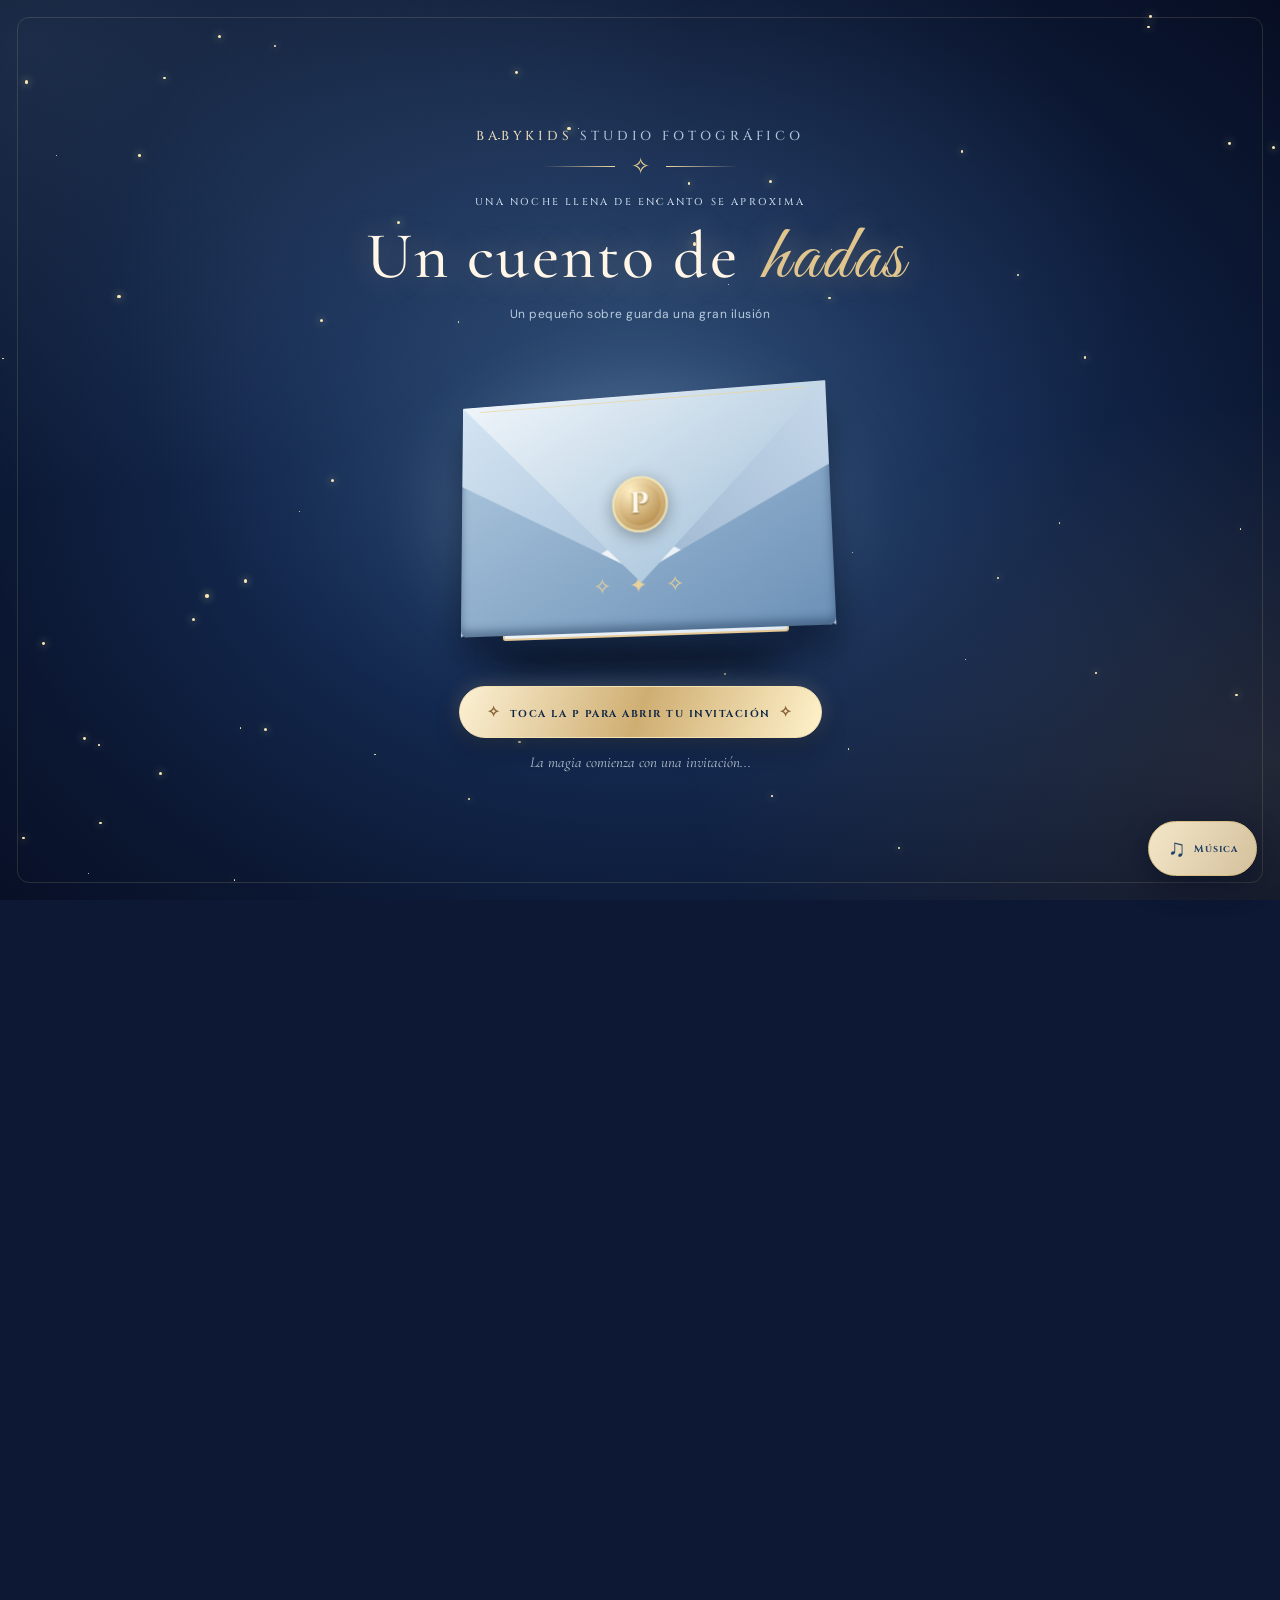
==== index.html @ 3e3b35fd "Invitacion Digital XV Paula Cabanilla" ====
<!doctype html>
<html lang="es">
<head>
  <meta charset="utf-8">
  <meta name="viewport" content="width=device-width, initial-scale=1, viewport-fit=cover">
  <meta name="theme-color" content="#10254a">
  <meta name="description" content="Paula Cabanilla celebra sus XV años el 2 de abril de 2027. Una noche de cuento de hadas en Mall del Sol, Mall del Sol.">
  <title>Paula Cabanilla | Mis XV años · BabyKids Studio Fotográfico</title>
  <meta property="og:type" content="website">
  <meta property="og:site_name" content="BabyKids Studio Fotográfico">
  <meta property="og:title" content="Paula Cabanilla · Mis XV años">
  <meta property="og:description" content="Había una vez... una noche de cuento. Viernes 2 de abril de 2027 · 20:00 · Mall del Sol.">
  <meta property="og:url" content="https://babykidsstudioec.github.io/XV-Paula-Arcos-Solis/">
  <meta property="og:image" content="https://babykidsstudioec.github.io/XV-Paula-Arcos-Solis/assets/img/preview-whatsapp.jpg">
  <meta property="og:image:secure_url" content="https://babykidsstudioec.github.io/XV-Paula-Arcos-Solis/assets/img/preview-whatsapp.jpg">
  <meta property="og:image:type" content="image/jpeg">
  <meta property="og:image:width" content="1200">
  <meta property="og:image:height" content="630">
  <meta name="twitter:card" content="summary_large_image">
  <meta name="twitter:image" content="https://babykidsstudioec.github.io/XV-Paula-Arcos-Solis/assets/img/preview-whatsapp.jpg">
  <link rel="preconnect" href="https://fonts.googleapis.com">
  <link rel="preconnect" href="https://fonts.gstatic.com" crossorigin>
  <link href="https://fonts.googleapis.com/css2?family=Cinzel:wght@400;500;600;700&family=DM+Sans:wght@400;500;600;700&family=Great+Vibes&family=Cormorant+Garamond:wght@400;500;600;700&display=swap" rel="stylesheet">
  <link rel="stylesheet" href="styles.css">
  <script>if('scrollRestoration' in history)history.scrollRestoration='manual';</script>
  <script defer src="config.js"></script>
  <script defer src="app.js"></script>
</head>
<body>
  <!-- ENTRADA: sobre tridimensional, centrado también en móvil -->
  <div class="gate" id="gate" role="region" aria-label="Sobre mágico de invitación de quince años">
    <div class="gate-aurora" aria-hidden="true"></div>
    <div class="gate-stars" id="gate-stars" aria-hidden="true"></div>
    <div class="gate-wrap">
      <p class="studio-label">BABYKIDS <span>STUDIO FOTOGRÁFICO</span></p>
      <div class="ornate-divider" aria-hidden="true"><i></i> ✧ <i></i></div>
      <p class="gate-intro">Una noche llena de encanto se aproxima</p>
      <h1 class="gate-heading">Un cuento de <em>hadas</em></h1>
      <p class="gate-description">Un pequeño sobre guarda una gran ilusión</p>
      <div class="envelope-stage" id="envelope-stage">
        <div class="envelope-glow" aria-hidden="true"></div>
        <div class="envelope-shell" id="envelope-shell">
          <div class="env-rear"></div>
          <div class="env-letter" aria-hidden="true"><span>UN SUEÑO POR VIVIR</span><strong>Paula</strong><small>CON AMOR, PARA TI</small></div>
          <div class="env-wing env-wing-left"></div>
          <div class="env-wing env-wing-right"></div>
          <div class="env-pocket"></div>
          <div class="env-flap"></div>
          <button class="env-seal" id="open-seal" type="button" aria-label="Abrir la invitación tocando la letra P" title="Toca la P para abrir"><span>P</span></button>
        </div>
        <!-- Carta visual separada de las solapas: al abrir, sale POR FUERA y POR DELANTE del sobre. -->
        <div class="env-letter-flyout" aria-hidden="true">
          <span class="flyout-top">✧ &nbsp; UN SUEÑO POR VIVIR &nbsp; ✧</span>
          <strong>Paula</strong>
          <small>CON AMOR, PARA TI</small>
          <i class="flyout-flourish" aria-hidden="true">♡ &nbsp; ✧ &nbsp; ♡</i>
        </div>
        <div class="envelope-arc" aria-hidden="true"></div>
      </div>
      <button id="open-envelope" class="open-cta" type="button"><span class="button-star">✧</span> TOCA LA P PARA ABRIR TU INVITACIÓN <span class="button-star">✧</span></button>
      <p class="gate-signature">La magia comienza con una invitación...</p>
    </div>
  </div>

  <div class="floating-sparkles" id="floating-sparkles" aria-hidden="true"></div>
  <button class="music-fab" id="music-toggle" aria-label="Activar música" aria-pressed="false"><span class="music-icon">♫</span><span id="music-text">Música</span></button>
  <audio id="music" loop preload="none" src="assets/audio/musica-paula-completa.mp3"></audio>

  <!-- INTERIOR: portada física 3D con capas, sombra y movimiento táctil -->
  <main class="main" id="main">
    <div class="main-bg-stars" aria-hidden="true"></div>
    <header class="topline"><span>♕ BABYKIDS STUDIO FOTOGRÁFICO</span><span>PAULA · MIS XV AÑOS ✧</span></header>
    <div class="storybook-scene">
      <section class="storybook" id="storybook" aria-label="Invitación tridimensional">
        <div class="book-front-frame"></div>
        <div class="book-depth depth-one"></div>
        <div class="book-depth depth-two"></div>
        <div class="book-content">
          <div class="book-corners" aria-hidden="true"><b>♡</b><b>♡</b><b>♡</b><b>♡</b></div>
          <div class="small-stars">✦ &nbsp; ✧ &nbsp; ✦</div>
          <p class="story-overline">CON MUCHA ALEGRÍA TE INVITO A CELEBRAR</p>
          <p class="story-script">Mis</p>
          <div class="fifteen"><span>XV</span></div>
          <p class="years">A Ñ O S</p>
          <div class="crystal-line"><i></i> ❖ <i></i></div>
          <h2 class="quince-name" id="name-heading">Paula</h2>
          <p class="storybook-surname">CABANILLA</p>
          <p class="story-quote">«Los sueños más bonitos se hacen realidad cuando los compartimos»</p>
          <div class="carriage-scene magical-carriage" aria-label="Carroza de cristal de cuento de hadas">
            <div class="carriage-halo" aria-hidden="true"></div>
            <img src="assets/img/carroza-cristal-3d.webp" alt="Carroza de cristal realista azul y dorada" class="carriage-art" width="1200" height="1200" fetchpriority="high">
            <span class="crystal-glimmer sparkle-one" aria-hidden="true">✧</span><span class="crystal-glimmer sparkle-two" aria-hidden="true">✦</span>
          </div>
          <div class="bottom-ribbon">UNA NOCHE PARA RECORDAR POR SIEMPRE</div>
        </div>
      </section>
    </div>


    <!-- Fotografía de referencia del material entregado por el organizador -->
    <section class="portrait-chapter reveal" aria-label="Presentación de Paula">
      <div class="portrait-snow" aria-hidden="true"></div>
      <p class="portrait-intro">Había una vez...</p>
      <span class="portrait-overline">MIS XV AÑOS</span>
      <h2 id="portrait-name">Paula</h2>
      <p id="portrait-surname" class="portrait-surname">CABANILLA</p>
      <img class="portrait-photo" src="assets/img/escena-paula.jpg" alt="Joven con vestido celeste frente a un castillo de cuento de hadas" loading="lazy">
      <p class="portrait-quote" id="message">Te invito a vivir conmigo una noche de cuento.</p>
      <p class="portrait-date">✧ &nbsp; 02 · 04 · 2027 &nbsp; ✧</p>
    </section>

    <section class="section-light countdown-light reveal" aria-labelledby="clock-title">
      <div class="glass-shoe-stage premium-object-stage" id="shoe-countdown-stage" aria-label="Zapatilla de cristal tridimensional">
        <span class="luxury-halo" aria-hidden="true"></span>
        <span class="shoe-motion"><img class="shoe-art luxury-object" src="assets/img/zapatilla-cuenta-3d.webp" alt="Zapatilla de cristal realista con reflejos y piedras preciosas" width="1200" height="1200" loading="lazy"></span>
        <span class="object-twinkle twinkle-a" aria-hidden="true">✦</span><span class="object-twinkle twinkle-b" aria-hidden="true">✧</span>
      </div>
      <p class="light-eyebrow">LA CUENTA REGRESIVA</p>
      <h2 id="clock-title" class="light-script">Faltan</h2>
      <div class="countdown-grid" role="timer" aria-label="Tiempo para la fiesta">
        <div><strong id="days">00</strong><small>DÍAS</small></div>
        <div><strong id="hours">00</strong><small>HORAS</small></div>
        <div><strong id="minutes">00</strong><small>MINUTOS</small></div>
        <div><strong id="seconds">00</strong><small>SEGUNDOS</small></div>
      </div>
      <div class="flourish" aria-hidden="true">────── ❈ ──────</div>
      <p id="countdown-date" class="date-line">VIERNES 2 DE ABRIL, 2027</p>
      <p id="countdown-message" class="serif-note">Como en todo cuento, cada segundo cuenta... hasta la gran noche.</p>
    </section>

    <section class="section-light location-section reveal" aria-labelledby="venue-title">
      <p class="light-eyebrow">LA GRAN NOCHE</p>
      <h2 id="venue-title" class="light-script">Lugar &amp; Hora</h2>
      <div class="flourish" aria-hidden="true">────── ❈ ──────</div>
      <div class="glass-card venue-card">
        <div class="venue-date"><span>VIERNES</span><strong>2</strong><span>DE ABRIL</span></div>
        <p class="venue-year">— DEL 2027 —</p>
        <p class="light-eyebrow">RECEPCIÓN</p>
        <div class="venue-time">◷ <span id="event-time">20:00</span></div>
        <p class="venue-place" id="place-name">Mall del Sol</p>

        <p class="venue-salon" id="venue-salon" hidden></p>
        <p class="venue-instructions" id="venue-instructions">ⓘ &nbsp; Subir por los estacionamientos del restaurante Portela.</p>
        <a class="map-preview map-photo"
           href="https://www.google.com/maps/search/?api=1&amp;query=Mall+del+Sol+Guayaquil+Ecuador"
           target="_blank"
           rel="noopener noreferrer"
           aria-label="Abrir la ubicación de Mall del Sol en Google Maps">
          <img src="assets/img/ubicacion-mall-sol.jpg"
               alt="Mapa del Mall del Sol en Guayaquil con marcador de ubicación"
               class="map-image"
               width="1536"
               height="1317"
               loading="lazy">
        </a>
        <a class="lux-button filled venue-map" id="map-link" href="https://www.google.com/maps/search/?api=1&query=Mall+del+Sol+Guayaquil+Ecuador" target="_blank" rel="noopener noreferrer">⌖ &nbsp; VER UBICACIÓN &nbsp; ↗</a>
      </div>
      <div class="venue-coach-stage premium-object-stage" id="venue-coach-stage">
        <span class="luxury-halo" aria-hidden="true"></span>
        <span class="coach-motion"><img class="carriage-display luxury-object" src="assets/img/carroza-cristal-3d.webp" alt="La misma carroza encantada de cristal azul y dorado que aparece al inicio" width="1200" height="1200" loading="lazy"></span>
        <span class="object-twinkle twinkle-a" aria-hidden="true">✧</span><span class="object-twinkle twinkle-b" aria-hidden="true">✦</span>
      </div>
    </section>

    <!-- Itinerario animado con apariciones al hacer scroll -->
    <section class="section-blue itinerary-section reveal" aria-labelledby="itinerary-title">
      <p class="light-eyebrow">UNA NOCHE INOLVIDABLE</p>
      <h2 id="itinerary-title" class="light-script">Itinerario</h2>
      <div class="flourish" aria-hidden="true">────── ❈ ──────</div>
      <p class="serif-note">Así viviremos la celebración de los XV años de Paula.</p>
      <ol class="timeline" id="timeline" aria-label="Programa animado de la celebración">
        <li class="timeline-item"><span class="timeline-time">20:00</span><span class="timeline-node"></span><div><h3>Recepción de invitados</h3><p>Bienvenida a nuestra celebración.</p></div></li>
        <li class="timeline-item"><span class="timeline-time">20:30</span><span class="timeline-node"></span><div><h3>Entrada de la quinceañera</h3><p>El momento más esperado de la noche.</p></div></li>
        <li class="timeline-item"><span class="timeline-time">21:00</span><span class="timeline-node"></span><div><h3>Vals &amp; brindis</h3><p>Acompáñanos a brindar por Paula.</p></div></li>
        <li class="timeline-item"><span class="timeline-time">21:30</span><span class="timeline-node"></span><div><h3>Cena</h3><p>Un momento especial para compartir.</p></div></li>
        <li class="timeline-item"><span class="timeline-time">22:30 a 02:00</span><span class="timeline-node"></span><div><h3>¡A bailar!</h3><p>La pista queda abierta para todos.</p></div></li>
      </ol>
    </section>

    <section class="section-light attire-section reveal" aria-labelledby="dress-title">
      <p class="light-eyebrow">SUGERENCIA DE</p>
      <h2 id="dress-title" class="light-script">Código de Vestimenta</h2>
      <p class="attire-tag">FORMAL</p>
      <div class="flourish" aria-hidden="true">────── ❈ ──────</div>
      <p class="serif-note">Tu presencia hace aún más especial este día, por eso te pedimos vestir de manera formal.</p>
      <div class="dress-stage premium-object-stage" id="dress-stage">
        <span class="dress-floor" aria-hidden="true"></span>
        <div class="dress-motion"><img class="dress-illustration luxury-object" src="assets/img/vestimenta-real-3d.webp" alt="Cinco personas realistas con vestimenta formal; la quinceañera viste de celeste y los invitados de otros colores" width="1200" height="960" loading="lazy"></div>
        <span class="object-twinkle twinkle-a" aria-hidden="true">✧</span><span class="object-twinkle twinkle-b" aria-hidden="true">✦</span>
      </div>
      <div class="attire-columns">
        <div><strong>MUJERES</strong><p>Vestido largo o cóctel<br><small>(cualquier color)</small></p></div>
        <div><strong>QUINCEAÑERA</strong><p class="special">Vestido color celeste</p></div>
        <div><strong>HOMBRES</strong><p>Traje formal<br><small>(cualquier color)</small></p></div>
      </div>
      <p class="serif-note thanks">¡Gracias por ser parte de este momento tan especial!</p>
      <div class="color-dots" aria-hidden="true"><i></i><i></i><i></i><i></i><i class="selected"></i><i></i><i></i><i></i><i></i></div>
      <p class="reserved">El color celeste queda reservado para la quinceañera.</p>
    </section>

    <section class="section-blue gifts-section reveal" aria-labelledby="gift-title">
      <p class="light-eyebrow">REGALOS</p>
      <h2 id="gift-title" class="light-script">Lluvia de Sobres</h2>
      <div class="flourish" aria-hidden="true">────── ❈ ──────</div>
      <div class="envelopes-float premium-object-stage" id="gift-rain-stage" aria-label="Lluvia de sobres tridimensional animada">
        <span class="gift-glow" aria-hidden="true"></span>
        <div class="gift-rain-layer" id="gift-rain-layer" aria-hidden="true"></div>
        <div class="gift-main-float"><img class="gift-real-art luxury-object" src="assets/img/lluvia-sobres-3d.webp" alt="Sobres reales azul cristal y blanco con corazones de joyería" width="1200" height="1200" loading="lazy"></div>
        <span class="object-twinkle twinkle-a" aria-hidden="true">✦</span><span class="object-twinkle twinkle-b" aria-hidden="true">✧</span>
      </div>
      <p class="serif-note">Tu presencia es el mejor regalo. Si deseas tener un detalle con Paula, puedes hacerlo en sobre cerrado la noche del evento.</p>
    </section>

    <section class="section-light rsvp-section reveal" id="confirmar" aria-labelledby="rsvp-title">
      <p class="light-eyebrow">CONFIRMAR</p>
      <h2 id="rsvp-title" class="light-script">Confirma tu asistencia</h2>
      <div class="flourish" aria-hidden="true">────── ❈ ──────</div>
      <p class="serif-note">Por favor, confirma tu asistencia.</p>
      <div class="crystal-form mirror-rsvp crystal-image-mirror" aria-label="Espejo de cristal con formulario de confirmación">
        
        <p class="rsvp-intro">¿Nos acompañas a celebrar los XV años de Paula?</p>
        <p id="rsvp-cupo" class="cupo-label">Hemos reservado 1 cupo en su honor.</p>
        <div id="demo-notice" class="demo-notice">MODO DEMOSTRACIÓN: el formulario todavía no guarda respuestas en Google Sheets. Para activarlo, configura una hoja exclusiva para este evento.</div>
        <form id="rsvp-form" autocomplete="on" novalidate>
          <div class="form-group"><label for="guest-name">NOMBRE Y APELLIDO</label><input id="guest-name" name="guestName" autocomplete="name" placeholder="Tu nombre completo" maxlength="90" required></div>
          <div class="form-group"><label for="attendance">ASISTENCIA</label><select id="attendance" name="attendance" required><option value="">Selecciona una opción</option><option value="si">Sí, asistiré</option><option value="no">No podré asistir</option></select></div>
          <div class="form-group" id="count-field" hidden><label for="guest-count">NÚMERO DE ASISTENTES</label><select id="guest-count" name="guestCount"></select><small id="count-note">Solo los cupos indicados para esta invitación.</small></div>
          <div class="form-group"><label for="note">MENSAJE PARA PAULA <span class="optional">(OPCIONAL)</span></label><textarea id="note" maxlength="220" rows="3" placeholder="Escribe unas palabras para Paula..."></textarea></div>
          <button type="submit" class="lux-button filled" id="send-rsvp">✧ &nbsp; PROBAR RESPUESTA EN EL ESPEJO &nbsp; ✧</button>
          <p id="form-feedback" class="feedback" role="status" aria-live="polite"></p>
        </form>
        <div id="rsvp-result" class="rsvp-result" hidden tabindex="-1"><span class="result-star">✧</span><h3 id="result-heading">¡Muchas gracias!</h3><p id="result-copy"></p></div>
        <p class="form-privacy">Los datos de confirmación serán utilizados únicamente para organizar esta celebración.</p>
      </div>
    </section>

    <footer class="xv-footer">
      <div class="final-shoe-stage premium-object-stage" id="final-shoe-stage">
        <span class="luxury-halo" aria-hidden="true"></span>
        <span class="final-shoe-motion"><img class="final-shoe-image luxury-object" src="assets/img/zapatilla-final-3d.webp" alt="Zapatilla final de cristal facetado con diamantes y brillos realistas" width="1200" height="1200" loading="lazy"></span>
        <span class="object-twinkle twinkle-a" aria-hidden="true">✧</span><span class="object-twinkle twinkle-b" aria-hidden="true">✦</span>
      </div>
      <p>Te espero para vivir juntos una noche de cuento.</p>
      <strong>Paula</strong><small>MIS XV · 2027</small>
      <span>UNA CREACIÓN DE BABYKIDS STUDIO FOTOGRÁFICO</span>
    </footer>
  </main>
</body>
</html>
---- styles.css ----
:root{--night:#0c1834;--navy:#142749;--royal:#1d365c;--ice:#a5c8e1;--ivory:#fcf8ed;--gold:#e5c887;--muted-gold:#b89960;--shadow:0 25px 70px #0008;--ink:#f2f1ef;--sans:'DM Sans',Arial,sans-serif;--serif:'Cormorant Garamond',Georgia,serif;--royalfont:'Cinzel',Georgia,serif;--script:'Great Vibes',cursive}
*,*::before,*::after{box-sizing:border-box}html{scroll-behavior:smooth}body{margin:0;min-width:320px;background:var(--night);color:var(--ink);font-family:var(--sans);overflow-x:hidden;-webkit-tap-highlight-color:transparent}button,input,textarea,select{font:inherit}button{cursor:pointer}button:focus-visible,a:focus-visible,input:focus-visible,textarea:focus-visible,select:focus-visible{outline:3px solid #f3df9a;outline-offset:4px}[hidden]{display:none!important}body.locked{overflow:hidden}em{font-weight:400}h1,h2,h3,p{margin-top:0}
/* WORLD */
.gate{position:fixed;inset:0;z-index:1000;overflow:hidden;display:grid;place-items:center;isolation:isolate;background:radial-gradient(ellipse at 50% 53%,#264872 0%,#142a51 38%,#0b1732 73%,#070e23 100%);transition:opacity .8s ease,visibility .8s ease}.gate.gone{opacity:0;visibility:hidden;pointer-events:none}.gate-aurora{position:absolute;inset:-10%;pointer-events:none;background:radial-gradient(ellipse at 10% 12%,#80bdf52a,transparent 34%),radial-gradient(ellipse at 92% 79%,#edc7851c,transparent 30%),radial-gradient(ellipse at 49% 35%,#97bee022,transparent 46%);animation:aurora 14s ease-in-out infinite alternate}@keyframes aurora{to{transform:translate(2%,-2%) scale(1.07)}}.gate-stars{position:absolute;inset:0;pointer-events:none}.gate-stars span{position:absolute;background:#f8e7b5;border-radius:50%;box-shadow:0 0 8px #ffeda7;animation:twinkle var(--spd) ease-in-out infinite alternate}.gate::after{content:'';position:absolute;inset:17px;border:1px solid #e9d59f26;border-radius:12px;pointer-events:none}.gate-wrap{width:min(100%,750px);height:100%;max-height:950px;display:flex;flex-direction:column;align-items:center;justify-content:center;text-align:center;position:relative;z-index:2;padding:28px 22px 30px}.studio-label{font:500 clamp(10px,1.5vw,13px) var(--royalfont);letter-spacing:.3em;color:#e5d8bb;margin:0 0 8px}.studio-label span{color:#acc7d8}.ornate-divider{display:flex;align-items:center;justify-content:center;gap:16px;color:#e9ce8f;font:23px var(--serif);width:100%;max-width:310px}.ornate-divider i,.crystal-line i{display:block;width:72px;height:1px;background:linear-gradient(90deg,transparent,#f2d8a3)}.ornate-divider i:last-child,.crystal-line i:last-child{transform:scaleX(-1)}.gate-intro{font:500 10px var(--royalfont);letter-spacing:.22em;color:#c8d9eb;text-transform:uppercase;margin:14px 0 8px}.gate-heading{font:500 clamp(38px,7.3vw,66px)/1.2 var(--serif);color:#fff6e7;letter-spacing:.035em;text-shadow:0 0 30px #e9c98e59;margin:0}.gate-heading em{color:#e0c58e;font:normal clamp(53px,8.2vw,78px)/.8 var(--script);padding:0 7px}.gate-description{font:400 12px var(--sans);color:#b8cbde;margin:10px 0 7px;letter-spacing:.04em}.envelope-stage{position:relative;width:min(88vw,450px);height:clamp(220px,39vh,355px);perspective:1200px;display:grid;place-items:center;flex:0 0 auto;transform-style:preserve-3d;margin:6px 0 0}.envelope-glow{position:absolute;inset:16% 8%;background:#c5dcff36;filter:blur(40px);border-radius:50%}.envelope-shell{width:min(82vw,378px);height:calc(min(82vw,378px)*.64);max-height:240px;position:relative;transform-style:preserve-3d;transform:rotateX(10deg) rotateY(-13deg) rotateZ(-1deg);filter:drop-shadow(0 27px 18px #01091c88);transition:transform .95s cubic-bezier(.2,.7,.22,1);z-index:2}.envelope-shell>*{position:absolute;inset:0}.env-rear{background:linear-gradient(145deg,#e1ebf6 0%,#aac3db 45%,#698aad 100%);border:2px solid #e6d7b2;border-radius:7px;box-shadow:inset 0 0 0 8px #ffffff38}.env-wing{z-index:4}.env-wing-left{clip-path:polygon(0 0,55% 54%,0 100%);background:linear-gradient(140deg,#d4e5f3,#91aecc)}.env-wing-right{clip-path:polygon(100% 0,45% 54%,100% 100%);background:linear-gradient(230deg,#c6d8ea,#819fbf)}.env-pocket{z-index:5;clip-path:polygon(0 35%,50% 76%,100% 35%,100% 100%,0 100%);border-radius:0 0 7px 7px;background:linear-gradient(150deg,#b3cce1,#6c91b7);box-shadow:inset 0 -6px 9px #152e4c6c}.env-pocket::after{content:'✧  ✦  ✧';position:absolute;bottom:13%;left:0;right:0;color:#e7d19c;font-size:22px;letter-spacing:.3em}.env-flap{z-index:7;clip-path:polygon(0 0,100% 0,50% 80%);background:linear-gradient(150deg,#eff5fa,#b3cce0 65%,#86a8c7);transform-origin:50% 0;backface-visibility:visible;transition:transform .9s cubic-bezier(.23,.62,.32,.99);filter:drop-shadow(0 3px 4px #0003)}.env-flap::after{content:'';position:absolute;left:5%;right:5%;top:5px;bottom:24%;clip-path:polygon(0 0,100% 0,50% 78%);border:1px solid #ecd497;opacity:.7}.env-letter{z-index:3;left:12%;right:12%;top:8%;height:94%;border:2px solid #e7c995;border-radius:3px;background:linear-gradient(150deg,#fffefa,#dfeaf5);color:#20426b;display:flex;flex-direction:column;justify-content:center;align-items:center;gap:8px;padding:15px 8px;box-shadow:0 6px 16px #152b4960;transition:transform 1.25s cubic-bezier(.19,.82,.29,1) .4s}.env-letter span,.env-letter small{font:600 9px var(--royalfont);letter-spacing:.17em}.env-letter strong{font:normal clamp(31px,8vw,49px) var(--script);color:#51779c}.env-seal{z-index:9;inset:auto;top:47%;left:50%;width:57px;height:57px;transform:translate(-50%,-50%) translateZ(8px);display:grid;place-items:center;background:radial-gradient(circle at 32% 24%,#ffefc4,#bb9455 70%,#8d693f);border:2px solid #f7e7b5;border-radius:50%;box-shadow:0 4px 17px #0005,inset 0 0 0 5px #fff2cb38;color:#fff7e0;font:35px var(--serif);transition:opacity .4s,transform .55s}.envelope-arc{position:absolute;bottom:15px;width:64%;height:26px;border-radius:50%;background:#0008;filter:blur(12px);z-index:0}.gate.opening .env-flap{transform:rotateX(180deg)}.gate.opening .env-seal{opacity:0;transform:translate(-50%,-65%) scale(.55)}.gate.opening .env-letter{transform:translateY(-61%) translateZ(66px) rotateX(-7deg)}.gate.opening .envelope-shell{transform:rotateX(-4deg) rotateY(9deg) rotateZ(0deg) scale(1.04)}.open-cta{border:1px solid #f3e1b4;color:#0f2646;background:linear-gradient(110deg,#fcf1d4,#cfae72,#fff2cb);font:700 10px var(--royalfont);letter-spacing:.15em;min-height:52px;padding:14px 23px;border-radius:40px;box-shadow:0 9px 23px #030b1d7c,0 0 20px #ffe3a63a;transition:transform .25s,box-shadow .25s;z-index:3}.open-cta:hover{transform:translateY(-3px);box-shadow:0 14px 26px #0008}.open-cta:disabled{opacity:.7;cursor:default}.button-star{margin:0 4px;color:#886438;font-size:15px}.gate-signature{color:#bdcbd6;font:italic 15px var(--serif);margin:15px 0 0}.gate.opening .open-cta{opacity:.2;pointer-events:none}
/* MAIN AND 3D COVER */
.main{position:relative;overflow:hidden;max-width:1000px;margin:0 auto;min-height:100vh;background:radial-gradient(ellipse at 50% 14%,#284978 0%,#182f56 29%,#0a1934 75%);box-shadow:0 0 100px #0008;opacity:0;transform:translateY(45px);transition:opacity .8s,transform 1.15s cubic-bezier(.15,.8,.26,1)}body.invitation-open .main{opacity:1;transform:translateY(0)}.main-bg-stars{position:absolute;inset:0;pointer-events:none;opacity:.28;background-image:radial-gradient(#f3e9b8 1px,transparent 1px),radial-gradient(#9cbde3 1px,transparent 1px);background-size:73px 69px,111px 103px;background-position:10px 17px,45px 33px}.topline{position:relative;z-index:3;display:flex;justify-content:space-between;align-items:center;padding:21px 32px;border-bottom:1px solid #efdbab35;color:#d4cfbf;font:500 9px var(--royalfont);letter-spacing:.13em;gap:10px}.storybook-scene{position:relative;min-height:750px;padding:40px 20px 30px;display:flex;align-items:center;flex-direction:column;perspective:1700px;isolation:isolate}.storybook-scene::before{content:'';position:absolute;top:0;left:0;right:0;height:390px;background:url('assets/img/palacio.svg') center top/100% auto no-repeat;opacity:.28;pointer-events:none}.storybook-scene::after{content:'';position:absolute;z-index:-1;width:min(85%,520px);height:540px;top:70px;left:50%;transform:translateX(-50%);background:#a7d6ff1c;filter:blur(72px);border-radius:50%}.storybook{width:min(100%,530px);height:auto;min-height:650px;position:relative;transform-style:preserve-3d;transform:rotateX(7deg) rotateY(-9deg) translateY(38px) scale(.95);opacity:0;filter:drop-shadow(20px 32px 20px #0009);transition:transform 1.25s cubic-bezier(.17,.8,.23,1),opacity .7s,filter .3s;will-change:transform}body.invitation-open .storybook{transform:rotateX(1deg) rotateY(0) translateY(0) scale(1);opacity:1}.book-depth{position:absolute;inset:12px -9px -13px 9px;border-radius:200px 200px 12px 12px / 90px 90px 12px 12px;background:#8f6f4b;border:2px solid #cfaf79;transform:translateZ(-15px)}.depth-two{inset:17px -15px -20px 16px;background:#243854;border:2px solid #dac89b;transform:translateZ(-28px)}.book-front-frame{position:absolute;inset:-9px;border-radius:210px 210px 12px 12px / 85px 85px 12px 12px;border:3px solid #d4b575;background:linear-gradient(135deg,#ead8aa,#86633a,#fff3c5);box-shadow:inset 0 0 0 3px #fff6dc;transform:translateZ(-3px)}.book-content{height:100%;min-height:650px;border-radius:210px 210px 10px 10px / 85px 85px 10px 10px;overflow:hidden;position:relative;border:2px solid #f2db9c;padding:50px 25px 15px;background:radial-gradient(ellipse at 50% 24%,#e9f6fe 0%,#c9dfee 20%,#8bb5d5 53%,#4c779e 100%);display:flex;align-items:center;flex-direction:column;transform:translateZ(10px);box-shadow:inset 0 0 60px #e9f7ff5e,inset 0 0 0 10px #cde0ed47}.book-content::before{content:'';pointer-events:none;position:absolute;inset:13px;border:1px solid #fcf2d7;border-radius:200px 200px 5px 5px / 80px 80px 5px 5px;z-index:3}.book-content::after{content:'';position:absolute;inset:0;pointer-events:none;background:linear-gradient(110deg,#ffffff60 0%,transparent 21%,transparent 66%,#ffffff2a 78%,transparent 88%);mix-blend-mode:screen;z-index:7}.book-corners b{position:absolute;z-index:3;color:#f8e3b4;font:36px var(--serif);opacity:.9}.book-corners b:nth-child(1){top:100px;left:23px}.book-corners b:nth-child(2){top:100px;right:23px;transform:scaleX(-1)}.book-corners b:nth-child(3){bottom:20px;left:23px;transform:scaleY(-1)}.book-corners b:nth-child(4){bottom:20px;right:23px;transform:scale(-1)}.small-stars{color:#a77b46;font-size:18px;letter-spacing:.3em;margin-top:0}.story-overline{color:#405975;font:700 9px var(--royalfont);text-align:center;letter-spacing:.17em;margin:15px 0 0;max-width:340px}.story-script{font:normal 54px var(--script);color:#3c688c;line-height:1;margin:9px 0 -5px}.fifteen{color:#fff9de;font:500 clamp(91px,17vw,125px)/.94 var(--royalfont);text-shadow:0 2px 1px #6689ad,0 4px 0 #c8a76f,0 9px 12px #1f3e65a0;margin:0}.years{font:600 15px var(--royalfont);letter-spacing:.65em;color:#315a7e;margin:0 0 3px;padding-left:.5em}.crystal-line{display:flex;justify-content:center;align-items:center;gap:12px;color:#d8ac68;font:21px var(--serif)}.crystal-line i{width:45px;background:linear-gradient(90deg,transparent,#d9b671)}.quince-name{font:normal clamp(64px,12vw,86px)/1.1 var(--script);color:#fffaf0;text-shadow:0 3px 3px #4d7493,0 6px 15px #1d3a61b7;margin:6px 0 0;z-index:2}.story-quote{font:italic 18px/1.2 var(--serif);color:#193e60;text-align:center;margin:0;max-width:350px;z-index:2}.carriage-scene{width:min(100%,400px);height:205px;position:relative;margin:-10px auto 0}.carriage-halo{position:absolute;inset:30px 30px;background:#f5faff70;border-radius:50%;filter:blur(34px)}.carriage-art{position:relative;width:100%;height:100%;object-fit:contain;filter:drop-shadow(0 8px 5px #1c446b66);transform:translateZ(40px);animation:coachfloat 6s ease-in-out infinite}@keyframes coachfloat{50%{transform:translateY(-7px) translateZ(40px)}}.bottom-ribbon{z-index:4;color:#e6ddb9;font:600 9px var(--royalfont);letter-spacing:.16em;margin:0;padding:8px 25px;background:#183b64a8;border:1px solid #f3dcb574;border-radius:40px;text-align:center}.interaction-hint{margin:43px 10px 0;text-align:center;color:#b2c9d9;font:italic 16px var(--serif)}
/* Sections */
.chapter{position:relative;text-align:center;margin:0 35px 28px;padding:57px 48px;isolation:isolate}.chapter::before{content:'';position:absolute;inset:0;z-index:-1;border:1px solid #d1b78390;border-radius:190px 190px 12px 12px / 55px 55px 12px 12px;background:radial-gradient(ellipse at 40% 20%,#fffef6,#f8f2e7 78%,#e4e6e9);box-shadow:0 24px 58px #0005,inset 0 0 0 9px #b8cbd43a}.chapter::after{content:'';pointer-events:none;position:absolute;inset:9px;border:1px solid #cfb1788c;border-radius:185px 185px 8px 8px / 54px 54px 8px 8px;z-index:-1}.section-ornament{font:20px var(--serif);color:#b78d50;letter-spacing:.35em;margin:0 0 17px}.chapter-overline{display:block;color:#6b7590;font:600 10px var(--royalfont);letter-spacing:.15em}.chapter h2{font:600 clamp(35px,6vw,50px)/1.15 var(--serif);color:#254366;margin:9px 0 15px}.chapter h2 em{font:normal clamp(49px,7.5vw,66px)/.8 var(--script);color:#9b7447;padding:0 4px}.chapter-welcome>p{color:#51647a;font:20px/1.6 var(--serif);max-width:600px;margin:0 auto}.slipper{display:block;width:165px;height:100px;margin:10px auto -10px;object-fit:contain;filter:drop-shadow(0 8px 9px #7597c55a)}.event-details{padding:53px 52px 42px}.details-grid{display:grid;grid-template-columns:1fr 1fr;gap:14px;margin:26px 0 14px}.raised-card{background:linear-gradient(145deg,#fffdfa,#e5edf3);border:1px solid #cfbd9e;box-shadow:0 8px 18px #16375a1b,inset 0 0 0 2px #fff6db;border-radius:12px;transform:translateZ(20px);transition:transform .35s}.raised-card:hover{transform:translateY(-3px) translateZ(24px)}.detail-card{display:flex;flex-direction:column;align-items:center;padding:23px 9px;min-height:157px}.detail-symbol{display:block;font:32px var(--serif);color:#ab884e;margin-bottom:4px}.detail-label{display:block;font:600 9px var(--royalfont);letter-spacing:.14em;color:#7492a8;margin-bottom:9px}.detail-card strong{font:600 clamp(20px,2.5vw,24px)/1.1 var(--serif);color:#254365}.place-card{display:flex;align-items:center;justify-content:center;gap:15px;text-align:left;padding:18px 25px;margin-bottom:16px}.place-card .detail-symbol{font-size:36px}.place-card strong{display:block;font:600 24px var(--serif);color:#254365}.place-card small{display:block;font:12px/1.6 var(--sans);color:#6c8092}.lux-button{display:flex;align-items:center;justify-content:center;text-decoration:none;border-radius:60px;padding:16px 24px;min-height:54px;font:600 10px var(--royalfont);letter-spacing:.15em;transition:transform .25s,background .25s;color:#1c3552}.lux-button:active{transform:scale(.99)}.lux-button.outline{border:1px solid #b68e55;background:#ecf2f6}.lux-button.outline:not(.is-disabled):hover{background:#e2edf4;transform:translateY(-2px)}.lux-button.is-disabled{opacity:.53;cursor:not-allowed}.detail-dress{font:italic 19px var(--serif);color:#67778b;margin:20px 0 0}.detail-dress span{color:#ab8b53}.detail-dress strong{font-weight:600;color:#31587b}
.clock-section{position:relative;text-align:center;margin:34px 35px 31px;padding:50px 24px 46px;background:linear-gradient(140deg,#24416c,#0f2649 75%);border:2px solid #b69762;border-radius:16px;box-shadow:0 18px 45px #0007;overflow:hidden}.clock-section::before{content:'';position:absolute;inset:10px;border:1px solid #cfb58478;border-radius:8px;pointer-events:none}.clock-section::after{content:'';position:absolute;inset:0;background:radial-gradient(circle at 4% 3%,#e5bd7240,transparent 30%),radial-gradient(circle at 96% 96%,#9bb9d232,transparent 35%);pointer-events:none}.clock-decoration{font-size:17px;color:#b9b2a2;letter-spacing:.5em;margin-bottom:10px}.clock-section .chapter-overline{color:#bfcbd8}.clock-section h2{font:600 clamp(30px,4vw,41px) var(--serif);color:#fff7e4;margin:12px 0 20px}.clock-grid{display:grid;grid-template-columns:repeat(4,1fr);gap:10px;max-width:580px;margin:0 auto}.clock-unit{border:1px solid #d7c19380;border-radius:11px;background:#ffffff0b;box-shadow:inset 0 0 22px #fff7d50b;padding:15px 2px 14px}.clock-unit strong{display:block;font:600 clamp(31px,6vw,57px)/1 var(--serif);color:#fff5d8;font-variant-numeric:tabular-nums}.clock-unit small{display:block;color:#c4cfe0;font:600 9px var(--royalfont);letter-spacing:.12em;margin-top:8px}.clock-section p{color:#bbcade;font:italic 16px var(--serif);margin:19px 0 0}.clock-border{pointer-events:none;position:absolute;inset:25px;border-radius:100%;box-shadow:0 0 40px #e7c4840e}
.rsvp-chapter{padding:53px 55px 35px}.rsvp-lead{font:italic 20px var(--serif);color:#57708a;max-width:400px;margin:0 auto 15px}.demo-notice{border:1px solid #a8bfd0;background:#e8f0f5;color:#335a78;border-radius:8px;padding:12px 15px;font:12px/1.6 var(--sans);margin:15px auto 18px;max-width:500px}.rsvp-form{text-align:left;max-width:510px;margin:0 auto}.form-group{display:flex;flex-direction:column;gap:7px;margin-bottom:16px}.form-group label{font:600 11px var(--sans);letter-spacing:.02em;color:#51677d}.form-group small{color:#88949f;font:11px var(--sans)}.form-group input,.form-group select,.form-group textarea{width:100%;border:1px solid #c5d0d8;background:#fffefb;color:#233e60;border-radius:9px;padding:13px 14px;font:14px var(--sans);min-height:47px;box-shadow:inset 0 1px 4px #7799aa0b}.form-group input::placeholder,.form-group textarea::placeholder{color:#8ca1b0}.form-group textarea{resize:vertical;min-height:82px}.form-group select{appearance:auto}.optional{color:#7d91a3;font-weight:400}.two-fields{display:grid;grid-template-columns:1fr 1fr;gap:14px}.guests-total{display:flex;align-items:center;gap:8px;flex-wrap:wrap;background:#e7eef4;border-radius:9px;border:1px solid #ccdae5;padding:12px 15px;color:#3c5f81;font:13px var(--sans);margin:0 0 18px}.guests-total small{margin-left:auto;color:#687f96;font:10px var(--sans)}.guests-total.invalid{border-color:#d56c69;background:#ffeeed;color:#ac3434}.lux-button.filled{width:100%;background:linear-gradient(95deg,#274769,#385f83,#1d3858);border:1px solid #b9a073;color:#fff4da;box-shadow:0 7px 20px #102e4a32}.lux-button.filled:hover{transform:translateY(-2px);background:#254365}.lux-button.filled:disabled{opacity:.5;cursor:wait}.feedback{margin:12px 0 0;text-align:center;font:13px/1.6 var(--sans);color:#546c85;min-height:15px}.feedback.error{color:#ba3638}.feedback.success{color:#196949}.form-privacy{font:11px/1.6 var(--sans);color:#6e8295;margin:23px 0 0}.rsvp-result{border:1px solid #ccb57f;background:#eaf2f5;padding:28px 20px;border-radius:14px;margin:10px auto;max-width:500px;color:#29496a}.result-star{display:block;font-size:37px;color:#b7985f}.rsvp-result h3{font:600 38px var(--serif);margin:0 0 10px}.rsvp-result p{font:17px/1.5 var(--serif)}.result-foot{font-style:italic!important;color:#886e56}.footer{text-align:center;padding:55px 22px 50px;color:#becede;position:relative}.footer-script{font:normal clamp(32px,7vw,55px) var(--script);color:#e8d4a8;margin:0 0 15px}.footer .ornate-divider{margin:0 auto 16px}.footer small{display:block;font:600 9px/2 var(--royalfont);letter-spacing:.14em}.footer .footer-note{font:italic 11px var(--serif);color:#879db7;letter-spacing:0;margin-top:15px}
.music-fab{position:fixed;bottom:24px;right:23px;z-index:1101;display:flex;align-items:center;gap:8px;padding:12px 18px;border-radius:80px;border:1px solid #d8be83;background:linear-gradient(120deg,#f3e7c9,#d4c09c);color:#244263;box-shadow:0 9px 30px #020c1e7f;font:700 10px var(--royalfont);letter-spacing:.08em;transition:transform .25s}.music-fab:hover{transform:translateY(-2px)}.music-icon{font:24px var(--serif)}.music-fab[aria-pressed=true]{background:linear-gradient(120deg,#315579,#193a61);color:#fff1cf}.floating-sparkles{position:fixed;inset:0;z-index:1200;pointer-events:none;overflow:hidden}.flying{position:absolute;left:var(--x);top:var(--y);font-family:var(--serif);color:#fff0c8;text-shadow:0 0 16px #f4ce84;animation:fly var(--d) ease-out forwards;animation-delay:var(--delay)}@keyframes fly{0%{opacity:0;transform:translate(0,40px) scale(.5) rotate(-10deg)}15%{opacity:1}80%{opacity:1}100%{opacity:0;transform:translate(var(--dx),-190px) scale(1.3) rotate(120deg)}}@keyframes twinkle{from{opacity:.25;transform:scale(.8)}to{opacity:.85;transform:scale(1.5)}}
@media(max-width:680px){.topline{padding:14px 13px;font-size:7px;letter-spacing:.04em}.storybook-scene{min-height:unset;padding:36px 26px 25px}.storybook{width:min(100%,450px);min-height:0;transform:rotateX(10deg) rotateY(-11deg) translateY(38px) scale(.93);filter:drop-shadow(13px 22px 13px #0009)}.book-content{min-height:600px;padding:40px 16px 14px}.book-front-frame{inset:-8px}.small-stars{font-size:16px}.story-overline{font-size:8px;margin-top:15px}.story-script{font-size:47px;margin-top:10px}.fifteen{font-size:clamp(76px,22vw,111px)}.years{font-size:12px}.quince-name{font-size:clamp(58px,17vw,74px)}.story-quote{font-size:16px}.carriage-scene{height:185px}.bottom-ribbon{font-size:8px;padding:8px 12px}.interaction-hint{margin:36px 0 0}.chapter{margin:0 14px 21px;padding:42px 23px}.chapter::before,.chapter::after{border-radius:130px 130px 12px 12px / 55px 55px 12px 12px}.chapter-overline{font-size:9px}.chapter h2{font-size:38px}.chapter h2 em{font-size:52px}.chapter-welcome>p{font-size:18px}.event-details{padding:43px 25px}.detail-card{min-height:142px;padding:20px 7px}.detail-card strong{font-size:19px}.place-card{padding:17px;gap:9px}.place-card strong{font-size:22px}.clock-section{margin:25px 14px;padding:42px 13px 40px}.clock-unit{padding:12px 1px}.clock-grid{gap:6px}.rsvp-chapter{padding:43px 24px 30px}.form-privacy{font-size:10px}.music-fab{bottom:13px;right:13px;padding:10px 13px;font-size:9px}.gate-wrap{padding:20px 10px}.gate::after{inset:10px}.gate-intro{font-size:9px;margin-top:10px}.gate-heading{font-size:44px}.gate-heading em{font-size:59px}.gate-description{font-size:11px}.envelope-stage{height:clamp(215px,37vh,316px);width:100%}.envelope-shell{width:min(82vw,360px);height:calc(min(82vw,360px)*.64)}.gate-signature{font-size:14px}}
@media(max-width:390px){.gate-wrap{padding:10px}.gate-heading{font-size:37px}.gate-heading em{font-size:52px}.envelope-stage{height:clamp(200px,35vh,280px)}.storybook-scene{padding:34px 27px}.book-content{min-height:565px;padding:39px 13px 13px}.story-overline{font-size:7px}.carriage-scene{height:156px}.bottom-ribbon{font-size:7px}.clock-unit small{font-size:8px}.details-grid{gap:8px}.detail-card strong{font-size:16px}}
@media(max-height:680px){.gate-stars,.gate-description{display:none}.gate-wrap{padding:10px}.envelope-stage{height:clamp(185px,36vh,250px)}.gate-heading{margin:0;font-size:38px}.gate-heading em{font-size:55px}.gate-intro{margin:5px 0}.open-cta{min-height:43px;padding:8px 15px}.gate-signature{margin:5px 0 0}}
@media(prefers-reduced-motion:reduce){*,*::before,*::after{animation-duration:.001ms!important;transition-duration:.001ms!important;scroll-behavior:auto!important}.main{opacity:1;transform:none}}

/* =========================================================
   BABYKIDS · PAULA CABANILLA · XV REAL · 2027
   Complementos originales, responsive y con transición 3D
   ========================================================= */
:root{--xvblue:#213f6c;--xvsoft:#eaf3fd;--xvline:#c8d8ea;--xvsilver:#8fa8c2}
.main{background:#f6faff;color:#243e63}
.main-bg-stars{position:absolute;inset:0;background-image:radial-gradient(#b5cbe9 1px,transparent 1px);opacity:.2;pointer-events:none}
.topline{background:#10274f;color:#dce9ff;border-bottom:1px solid #e6d5ab44}
.storybook-scene{background:radial-gradient(ellipse at 50% 18%,#244677,#0d1c3a 77%);color:#f6eacb}
.storybook-surname{font:500 11px var(--royalfont);letter-spacing:.3em;color:#597a9a;margin:-3px 0 13px}
.portrait-chapter{position:relative;overflow:hidden;min-height:780px;text-align:center;display:flex;align-items:center;flex-direction:column;justify-content:flex-start;padding:65px 25px 28px;background:radial-gradient(circle at 50% 12%,#1e477a,#0d1c3b 71%);color:#fff;isolation:isolate}
.portrait-chapter:before{content:'';position:absolute;inset:0;z-index:-1;pointer-events:none;opacity:.7;background-image:radial-gradient(circle,#fff9dc 1.4px,transparent 2px),radial-gradient(circle,#aec9e4 1px,transparent 2px);background-size:47px 54px,73px 79px;background-position:13px 3px,25px 36px;mask-image:linear-gradient(#000,transparent 47%)}
.portrait-chapter:after{content:'';position:absolute;inset:auto 0 0;height:140px;z-index:1;background:linear-gradient(0deg,#eff6ff,transparent);pointer-events:none}
.portrait-intro{font:italic clamp(21px,3vw,30px) var(--serif);color:#e1e8f8;margin:0 0 14px}.portrait-overline{font:400 15px var(--royalfont);letter-spacing:.52em;color:#edf4ff}.portrait-chapter h2{position:relative;z-index:2;font:normal clamp(88px,18vw,150px)/1.3 var(--script);margin:3px auto -9px;color:#fff;text-shadow:0 4px 22px #4a74b3}.portrait-surname{position:relative;z-index:2;font:400 clamp(11px,2.8vw,17px) var(--royalfont);letter-spacing:.42em;color:#d2e1fa;margin:5px 0 18px}.portrait-photo{position:relative;width:min(100%,670px);max-height:480px;object-fit:cover;object-position:center 48%;box-shadow:0 0 95px #78b6fa50;border-radius:46% 46% 12px 12px / 8% 8% 12px 12px;border:2px solid #dce6ef60;filter:saturate(.98)}.portrait-quote{position:relative;z-index:3;font:italic clamp(23px,4.5vw,34px)/1.4 var(--serif);margin:-4px 0 10px;max-width:660px;text-shadow:0 2px 10px #112b4b}.portrait-date{position:relative;z-index:3;font:14px var(--royalfont);letter-spacing:.45em;color:#dce9f9;margin:4px 0 0}.portrait-snow{pointer-events:none;position:absolute;inset:0;opacity:.9;background-image:radial-gradient(circle,#fff 1px,transparent 2px);background-size:32px 39px;animation:starry 20s linear infinite;mask-image:linear-gradient(#000 0%,transparent 20%,transparent 76%,#000 100%)}@keyframes starry{to{background-position:60px 150px}}
.section-light,.section-blue{position:relative;overflow:hidden;padding:84px clamp(20px,7vw,80px);text-align:center;isolation:isolate;background:#f8fbff;color:var(--xvblue)}.section-light:before,.section-blue:before{content:'❦';position:absolute;top:-18px;left:-8px;font:100px var(--serif);color:#bed2e4;opacity:.55;transform:rotate(45deg)}.section-light:after,.section-blue:after{content:'❦';position:absolute;top:-18px;right:-8px;font:100px var(--serif);color:#bed2e4;opacity:.55;transform:rotate(-45deg) scaleX(-1)}.section-blue{background:radial-gradient(circle at 0 0,#dcecff,#e7f0fd 48%,#eff6ff);color:#233f68}.light-eyebrow{font:500 12px var(--royalfont);letter-spacing:.36em;color:#8197b1;margin:0 0 8px}.light-script{font:normal clamp(57px,10vw,88px)/1.18 var(--script);color:#223f6d;margin:0 auto 8px;font-weight:400}.flourish{font:21px var(--serif);color:#91a9c2;letter-spacing:.1em;margin:8px auto 27px;white-space:nowrap}.serif-note{font:italic clamp(21px,3.6vw,28px)/1.56 var(--serif);color:#627692;max-width:650px;margin:17px auto 26px}.shoe-art{display:block;width:min(64%,290px);height:180px;object-fit:contain;margin:0 auto 20px;filter:drop-shadow(0 15px 12px #92b2ce45)}.countdown-grid{display:grid;grid-template-columns:repeat(4,minmax(0,1fr));gap:14px;max-width:665px;margin:33px auto 38px}.countdown-grid>div{min-width:0;border:1px solid #f4f8ff;border-radius:24px;padding:22px 4px;background:linear-gradient(145deg,#fff,#edf5fc);box-shadow:0 15px 35px #5e83aa20}.countdown-grid strong{display:block;font:500 clamp(37px,8vw,65px) var(--serif);font-variant-numeric:tabular-nums;line-height:1.1}.countdown-grid small{font:500 10px var(--royalfont);color:#8a9eaf;letter-spacing:.22em}.date-line{font:500 clamp(13px,2.2vw,19px) var(--royalfont);letter-spacing:.22em;margin:7px 0 9px}
.glass-card{background:#ffffffbd;backdrop-filter:blur(6px);border:2px solid white;border-radius:29px;box-shadow:0 20px 50px #7293b421;padding:50px clamp(20px,5vw,55px)}.venue-card{margin:38px auto 6px;max-width:730px}.venue-date{display:flex;align-items:center;justify-content:center;gap:25px;color:#25446f}.venue-date span{font:500 17px var(--royalfont);letter-spacing:.13em}.venue-date strong{font:500 clamp(76px,14vw,130px)/1 var(--serif)}.venue-year{font:600 20px var(--royalfont);letter-spacing:.33em;color:#5d7797;margin:0 auto 40px}.venue-time{font:500 54px var(--serif);margin:12px 0;color:#244469}.venue-place{font:500 34px var(--serif);margin:5px auto}.venue-salon{font:500 18px var(--royalfont);letter-spacing:.27em;color:#5c83ac;margin:9px auto 24px}.venue-instructions{background:#e5effa;padding:22px 18px;border-radius:16px;font:15px/1.5 var(--sans);color:#4b6f98}.map-preview{height:290px;position:relative;border-radius:16px;overflow:hidden;margin:25px auto;border:1px solid #d4e1ed;background:linear-gradient(135deg,#e4edf7,#cbddec);display:grid;place-items:center}.map-lines{position:absolute;inset:-40%;opacity:.6;background:repeating-linear-gradient(23deg,transparent 0 43px,#f7fbff 45px 51px,transparent 53px 95px),repeating-linear-gradient(113deg,transparent 0 68px,#f9fdff 70px 77px,transparent 79px 117px)}.map-pin{font:35px var(--serif);position:relative;z-index:1;border-radius:50% 50% 50% 5%;transform:rotate(-45deg);width:77px;height:77px;background:#618cc1;color:white;display:grid;place-items:center;box-shadow:0 8px 25px #1c46644d}.map-pin::first-letter{transform:rotate(45deg)}.map-text{position:absolute;left:50%;top:64%;transform:translateX(-50%);white-space:nowrap;font:500 18px var(--royalfont);color:#3f6592}.map-text small{font:12px var(--sans);color:#6985a5}.map-disclaimer{position:absolute;bottom:11px;left:0;right:0;font:11px var(--sans);color:#5f7188}.venue-map{max-width:450px;margin:0 auto;background:#254879!important;color:#fff!important}.carriage-display{width:min(70%,370px);max-height:260px;object-fit:contain;display:block;margin:40px auto 0;filter:drop-shadow(0 16px 13px #6f95af58);animation:carriagefloat 7s ease-in-out infinite}@keyframes carriagefloat{50%{transform:translateY(-12px)}}
.itinerary-section{padding-bottom:100px}.timeline{position:relative;list-style:none;padding:30px 0;margin:35px auto 0;max-width:650px;text-align:left}.timeline:before{content:'';position:absolute;left:130px;top:33px;bottom:80px;width:3px;background:linear-gradient(180deg,transparent,#9ebbd8 6%,#aac9e5 90%,transparent)}.timeline-item{display:grid;grid-template-columns:110px 38px 1fr;gap:10px;align-items:start;margin:0 0 46px;opacity:0;transform:translateY(38px);transition:opacity .8s ease,transform .9s cubic-bezier(.15,.7,.2,1)}.timeline-item.visible{opacity:1;transform:translateY(0)}.timeline-time{font:500 12px var(--royalfont);color:#6f9bc5;padding-top:3px;text-align:right}.timeline-node{position:relative;z-index:1;width:19px;height:19px;background:#fff;box-shadow:0 0 0 4px #cee1f3,0 3px 10px #97acc1;border:2px solid #6694c2;border-radius:50%;margin-left:12px}.timeline-item:last-child .timeline-node{border-color:#9eacbf}.timeline-item h3{font:500 clamp(21px,3vw,27px) var(--serif);color:#223d64;margin:0 0 6px}.timeline-item p{font:16px/1.55 var(--serif);color:#667f9d;margin:0}
.attire-section{padding-bottom:95px}.attire-tag{font:500 19px var(--royalfont);letter-spacing:.38em;margin:0;color:#284a78}.dress-illustration{display:block;width:95%;max-width:665px;max-height:400px;object-fit:contain;margin:18px auto 0}.attire-columns{display:grid;grid-template-columns:repeat(3,1fr);gap:12px;margin:12px auto 30px;max-width:680px}.attire-columns strong{font:600 11px var(--royalfont);letter-spacing:.1em;color:#7089a8}.attire-columns p{font:italic 20px/1.25 var(--serif);margin:8px auto;color:#617792}.attire-columns p.special{font-weight:600;color:#79a2cc}.attire-columns small{font-size:16px}.thanks{margin:35px auto}.color-dots{display:flex;justify-content:center;align-items:center;gap:12px;flex-wrap:wrap}.color-dots i{display:block;width:28px;height:28px;border-radius:50%;box-shadow:0 4px 10px #0002;background:#617558}.color-dots i:nth-child(2){background:#b88788}.color-dots i:nth-child(3){background:#9b7e9a}.color-dots i:nth-child(4){background:#c9b7a9}.color-dots i:nth-child(5){background:#99c9f6}.color-dots i:nth-child(6){background:#344872}.color-dots i:nth-child(7){background:#212433}.color-dots i:nth-child(8){background:#808998}.color-dots i:nth-child(9){background:#aea094}.color-dots i.selected{outline:3px solid #a2c0de;outline-offset:5px;transform:scale(1.14)}.reserved{font:italic 19px var(--serif);color:#859ab3;margin:28px 0 0}
.gifts-section{padding:92px 25px 110px}.envelopes-float{height:290px;position:relative;max-width:400px;margin:0 auto}.gift-env{position:absolute;display:grid;place-items:center;width:145px;height:95px;border:3px solid #8baccb;color:#8db2d9;font:35px var(--serif);border-radius:10px;background:linear-gradient(160deg,#f7fbffce,#ecf5ffdd);box-shadow:0 15px 30px #9cb1c43b;animation:envelopefloat 5s ease-in-out infinite}.gift-env:before,.gift-env:after{content:'';position:absolute;inset:0;clip-path:polygon(0 0,50% 50%,100% 0);border-bottom:2px solid #8baccb;opacity:.85}.gift-env:after{clip-path:polygon(0 100%,50% 50%,100% 100%);border-top:2px solid #8baccb}.gift-env.first{left:3%;top:94px;transform:rotate(-14deg);animation-delay:0s}.gift-env.second{right:3%;top:130px;transform:rotate(14deg);animation-delay:1.1s}.gift-env.third{left:30%;top:25px;transform:rotate(9deg);animation-delay:2s}@keyframes envelopefloat{0%,100%{translate:0 0}50%{translate:0 -22px}}
.rsvp-section{padding-bottom:105px}.crystal-form{position:relative;max-width:580px;padding:42px clamp(20px,6vw,50px) 45px;margin:50px auto 0;border:8px ridge #abcbe8;outline:2px solid #e2f6ff;outline-offset:-18px;border-radius:50px 50px 28px 28px;background:linear-gradient(142deg,#dff0ffeb,#e5effa,#b5d9f78c);box-shadow:inset 0 0 33px #fff9,0 28px 55px #7a9fc256}.crystal-emblem{font:45px var(--serif);color:#356ba2;margin:-76px auto 20px;background:radial-gradient(circle,#cce9ff,#85b6de);width:90px;height:90px;border:5px solid #e9fbff;outline:3px solid #8eb5d5;border-radius:50%;display:grid;place-items:center;box-shadow:0 10px 16px #81a9cb5e}.rsvp-intro{font:italic clamp(21px,4vw,27px) var(--serif);color:#264b76}.cupo-label{font:italic 18px var(--serif);color:#5d7b9e;margin:0 0 20px}.crystal-form .form-group label{font:600 10px var(--royalfont);letter-spacing:.14em;color:#6684a4}.crystal-form input,.crystal-form select,.crystal-form textarea{background:#f9fcffdc;border:1px solid #c4d9ed;color:#2f4f7a;border-radius:11px}.crystal-form button{background:linear-gradient(95deg,#809ec4,#2c5786)!important;border:none;border-radius:40px;color:#fff;letter-spacing:.16em}.crystal-form .form-privacy{font:11px/1.5 var(--sans);color:#6682a3;margin:25px 0 0}.crystal-form .feedback.error{color:#a72735}.crystal-form .rsvp-result{background:#eaf7ff;border-color:#9ebcdd}.crystal-form .demo-notice{background:#edf7ff;border-color:#bed9f0}
.xv-footer{display:flex;flex-direction:column;align-items:center;background:radial-gradient(circle at 50% 5%,#1c4175,#0b1c3a 80%);color:#edf3ff;text-align:center;gap:6px;padding:64px 18px 47px}.xv-footer img{width:150px;height:100px;object-fit:contain;filter:brightness(1.15)}.xv-footer p{font:italic 23px var(--serif);margin:6px auto;max-width:430px}.xv-footer strong{font:normal 86px var(--script);margin:4px auto -14px}.xv-footer small{font:11px var(--royalfont);letter-spacing:.4em}.xv-footer span{font:9px var(--royalfont);letter-spacing:.12em;color:#a7bdd8;margin-top:26px}
.reveal{opacity:0;transform:translateY(28px);transition:transform .9s ease,opacity .9s ease}.reveal.visible{opacity:1;transform:translateY(0)}
@media(max-width:680px){.portrait-chapter{padding:48px 15px 35px;min-height:650px}.portrait-photo{max-height:380px}.portrait-overline{font-size:12px;letter-spacing:.35em}.portrait-chapter h2{font-size:clamp(79px,19vw,115px)}.portrait-quote{font-size:23px}.portrait-date{font-size:11px;letter-spacing:.27em}.section-light,.section-blue{padding:66px 20px}.light-eyebrow{font-size:10px}.light-script{font-size:clamp(48px,11vw,72px)}.shoe-art{height:155px}.countdown-grid{gap:7px}.countdown-grid>div{padding:20px 1px;border-radius:16px}.countdown-grid strong{font-size:clamp(29px,9vw,49px)}.countdown-grid small{font-size:8px;letter-spacing:.1em}.glass-card{padding:40px 18px}.venue-date{gap:10px}.venue-date span{font-size:10px}.venue-date strong{font-size:92px}.venue-year{font-size:13px}.venue-salon{font-size:15px}.venue-instructions{font-size:13px}.map-preview{height:245px}.timeline:before{left:94px}.timeline-item{grid-template-columns:74px 30px 1fr;gap:6px}.timeline-time{font-size:9px}.timeline-node{margin-left:9px;width:15px;height:15px}.timeline-item p{font-size:14px}.timeline-item h3{font-size:22px}.attire-columns{gap:4px}.attire-columns strong{font-size:8px}.attire-columns p{font-size:15px}.attire-columns small{font-size:12px}.dress-illustration{width:100%}.color-dots{gap:9px}.color-dots i{width:21px;height:21px}.crystal-form{padding:38px 21px}.xv-footer strong{font-size:70px}}
@media(prefers-reduced-motion:reduce){.reveal,.timeline-item{opacity:1;transform:none}.envelopes-float .gift-env,.carriage-display,.portrait-snow{animation:none!important}}


/* ================================================================
   BABYKIDS XV · DETALLES CRISTALINOS 3D V2
   Nuevos renders fotorrealistas + relieve realzado, ligero en móvil.
   Se mantiene intacto el formulario, música y datos del evento.
   ================================================================ */
.premium-object-stage {position:relative;isolation:isolate;perspective:1100px;transform-style:preserve-3d;touch-action:pan-y;}
.premium-object-stage .luxury-object {position:relative;z-index:2;max-width:100%;object-fit:contain;display:block;transform-style:preserve-3d;backface-visibility:hidden;transform:perspective(1200px) rotateX(var(--tilt-x,0deg)) rotateY(var(--tilt-y,0deg)) translateZ(15px);transition:transform .36s ease,filter .4s ease;will-change:transform;}
.luxury-halo {display:block;position:absolute;z-index:0;left:12%;right:12%;top:20%;bottom:12%;border-radius:50%;background:radial-gradient(ellipse,#9ecaff5c 0%,#8cc2ed1e 47%,transparent 72%);filter:blur(26px);pointer-events:none;}
.object-twinkle,.crystal-glimmer {position:absolute;z-index:4;pointer-events:none;color:#8aa6cf;font:clamp(22px,4vw,35px) Georgia,serif;text-shadow:0 0 10px #fff,0 0 17px #bedcff;animation:lux-twinkle 2.9s ease-in-out infinite;opacity:.7;}
.twinkle-a {top:10%;left:16%}.twinkle-b{bottom:19%;right:13%;animation-delay:1.2s}
@keyframes lux-twinkle {0%,100%{opacity:.36;transform:scale(.65) rotate(-14deg)}50%{opacity:1;transform:scale(1.18) rotate(15deg)}}
@keyframes luxury-bob {0%,100%{transform:translate3d(0,3px,0) rotateZ(-1.2deg) rotateY(-4deg)}50%{transform:translate3d(0,-13px,18px) rotateZ(1.4deg) rotateY(5deg)}}
@keyframes luxury-glide {0%,100%{transform:translate3d(0,0,0) rotateY(-6deg) rotateZ(-1deg)}50%{transform:translate3d(0,-16px,13px) rotateY(6deg) rotateZ(1deg)}}
@keyframes royal-arrive {from{opacity:.25;transform:translate3d(0,55px,-90px) rotateX(14deg) scale(.86)}to{opacity:1;transform:translate3d(0,0,0) rotateX(0deg) scale(1)}}
/* Zapatilla realista flotando sobre el contador */
.glass-shoe-stage {width:min(86%,410px);height:260px;margin:0 auto 16px;display:grid;place-items:center;filter:drop-shadow(0 17px 19px #5b89b54b);}
.glass-shoe-stage .shoe-motion {width:100%;height:100%;display:grid;place-items:center;transform-style:preserve-3d;}
.glass-shoe-stage .shoe-art {width:100%;height:100%;max-width:none;margin:0;filter:drop-shadow(0 12px 8px #527b9b45) saturate(1.06)}
.countdown-light.visible .shoe-motion {animation:luxury-bob 5.6s ease-in-out infinite;}
.countdown-light.visible .shoe-art {filter:drop-shadow(0 13px 12px #7aa3cc69)}
/* La misma carroza se utiliza dentro de la portada y en la ubicación. */
.carriage-scene.magical-carriage {width:min(100%,420px);height:213px;transform-style:preserve-3d;margin:-11px auto 0;}
.carriage-scene.magical-carriage .carriage-art {width:100%;height:100%;object-fit:contain;filter:drop-shadow(0 13px 12px #26486960);animation:luxury-glide 6.6s ease-in-out infinite;}
.magical-carriage .carriage-halo {inset:25% 14% 11%;filter:blur(29px);background:#f1fcffc0;}
.magical-carriage .sparkle-one {top:27%;left:10%}.magical-carriage .sparkle-two {top:5%;right:15%;animation-delay:1.6s}
.venue-coach-stage {width:min(90%,490px);height:340px;margin:40px auto 0;filter:drop-shadow(0 17px 18px #6e94bc61);}
.venue-coach-stage .coach-motion {height:100%;width:100%;display:grid;place-items:center;transform-style:preserve-3d;}
.venue-coach-stage .carriage-display {width:100%;height:100%;max-height:none;margin:0;animation:none;object-fit:contain;filter:drop-shadow(0 11px 13px #5684aa54)}
.location-section.visible .venue-coach-stage .coach-motion {animation:luxury-glide 6.5s ease-in-out infinite;}
/* Itinerario que se revela por pasos y cuyo hilo se llena al desplazarse. */
.timeline {--timeline-progress:0;perspective:1100px;}
.timeline::after{content:"";position:absolute;z-index:0;left:130px;top:33px;bottom:80px;width:3px;border-radius:4px;background:linear-gradient(180deg,#6da0d7,#a5dafa,#729bca);box-shadow:0 0 12px #83b3e287;transform:scaleY(var(--timeline-progress,0));transform-origin:top;pointer-events:none;}
.timeline-item {transform:perspective(780px) translate3d(0,52px,-55px) rotateX(7deg);filter:blur(2px);transition:opacity .72s ease,transform .85s cubic-bezier(.2,.73,.19,1),filter .8s;}
.timeline-item.visible{opacity:1;filter:blur(0);transform:perspective(780px) translate3d(0,0,0) rotateX(0deg);}
.timeline-item.visible .timeline-node {background:#e7f6ff;box-shadow:0 0 0 5px #c4e1f9,0 0 16px #6fadd999;animation:timeline-gem-pulse 3.2s ease-in-out infinite;}
@keyframes timeline-gem-pulse{0%,100%{box-shadow:0 0 0 4px #c4e1f9,0 0 5px #80b6e199}50%{box-shadow:0 0 0 7px #c4e1f977,0 0 17px #80b6e1bd}}
/* Vestimenta: cinco personas realistas con profundidad, luz y leve movimiento */
.dress-stage{max-width:770px;min-height:415px;margin:16px auto 0;display:grid;place-items:center;}
.dress-stage .dress-motion{width:100%;height:auto;transform-style:preserve-3d;}
.dress-stage .dress-illustration{display:block;width:100%;max-width:750px;max-height:440px;height:auto;object-fit:contain;filter:drop-shadow(0 12px 12px #6a8ca42c);margin:0 auto;}
.dress-stage .dress-floor{position:absolute;left:5%;right:5%;height:53px;bottom:3%;background:radial-gradient(ellipse,#406e9a38 0%,transparent 67%);filter:blur(10px);z-index:0;}
.attire-section.visible .dress-stage .dress-motion{animation:royal-arrive 1.35s both cubic-bezier(.23,.8,.22,1);}
/* Lluvia de sobres independientes detrás del arte principal. */
.gifts-section{overflow:hidden;}
.envelopes-float{width:min(100%,570px);height:390px;max-width:570px;margin:14px auto 9px;transform-style:preserve-3d;}
.gift-glow{position:absolute;z-index:0;inset:7% 15% 13%;filter:blur(36px);border-radius:50%;background:radial-gradient(circle,#fffefe9d,#9acfff3c 55%,transparent 75%);}
.gift-main-float{position:absolute;z-index:3;width:min(100%,490px);height:100%;left:0;right:0;top:0;margin-inline:auto;transform-style:preserve-3d;}
.gift-real-art{width:100%;height:100%;object-fit:contain;filter:drop-shadow(0 16px 18px #618eaf58);}
.gifts-section.visible .gift-main-float{animation:luxury-glide 7.8s ease-in-out infinite;}
.gift-rain-layer{position:absolute;inset:0;z-index:1;perspective:850px;overflow:visible;pointer-events:none;}
.gift-faller{position:absolute;left:var(--left,50%);top:-65px;width:42px;height:31px;opacity:0;border:1px solid #a3c5e6;border-radius:3px;filter:drop-shadow(0 4px 6px #28547b56);background:linear-gradient(145deg,#fff,#d2e6f9);transform:translate3d(0,-35px,20px) rotateX(12deg) rotateY(20deg) rotateZ(var(--spin,8deg));backface-visibility:visible;}
.gift-faller:before{content:"";position:absolute;inset:0;clip-path:polygon(0 0,100% 0,50% 60%);background:linear-gradient(140deg,#f8fcff,#a9c6e7);border-bottom:1px solid #a0bbdc;}
.gift-faller:after{content:"♥";position:absolute;left:50%;top:50%;transform:translate(-50%,-12%);font-size:13px;color:#7a9dc8;text-shadow:0 0 5px #fff;}
.gifts-section.visible .gift-faller{animation:gift-fall-3d var(--dur,7s) var(--delay,0s) linear infinite;}
@keyframes gift-fall-3d {0%{opacity:0;transform:translate3d(0,-80px,-50px) rotateX(0deg) rotateY(-30deg) rotateZ(var(--spin,8deg)) scale(var(--scale,.8))}12%{opacity:.87}82%{opacity:.8}100%{opacity:0;transform:translate3d(var(--drift,100px),415px,100px) rotateX(315deg) rotateY(460deg) rotateZ(290deg) scale(var(--scale,.8))}}
/* Zapatilla de despedida realista, en el último capítulo. */
.final-shoe-stage{width:min(94%,340px);height:230px;margin:0 auto 1px;filter:drop-shadow(0 15px 17px #6fb0ef43)}
.final-shoe-motion{height:100%;width:100%;display:grid;place-items:center;transform-style:preserve-3d;animation:luxury-bob 5.4s ease-in-out infinite;}
.final-shoe-image{width:100%;height:100%;object-fit:contain;filter:drop-shadow(0 13px 13px #163f6f80) brightness(1.13);}
.final-shoe-stage .luxury-halo{background:radial-gradient(ellipse,#7ec2ff72,transparent 75%)}
.final-shoe-stage .object-twinkle{color:#e2f1ff}
.xv-footer {padding-top:33px;}
/* Celular: 3D realzado, pero sin ocupar toda la pantalla con los objetos */
@media(max-width:680px){
 .glass-shoe-stage{width:min(94%,370px);height:205px;margin-bottom:7px}
 .carriage-scene.magical-carriage{height:200px;margin:-6px auto 0}
 .venue-coach-stage{width:min(100%,410px);height:265px;margin-top:24px}
 .dress-stage{min-height:220px;margin:6px auto 0}
 .dress-stage .dress-illustration{max-height:290px}
 .envelopes-float{height:315px;width:100%}
 .gift-main-float{height:100%;width:100%;}
 .gift-faller{width:32px;height:24px}
 .timeline::after{left:94px}
 .timeline-item{transform:translate3d(0,35px,-25px) rotateX(4deg)}
 .final-shoe-stage{width:min(95%,300px);height:205px}
}
@media(max-width:375px){
 .glass-shoe-stage{height:185px}
 .carriage-scene.magical-carriage{height:170px}
 .venue-coach-stage{height:222px}
 .envelopes-float{height:280px}
 .dress-stage .dress-illustration{max-height:235px}
 .final-shoe-stage{height:180px}
}
@media(prefers-reduced-motion:reduce){
 .gift-faller{animation:none!important;display:none}
 .luxury-object{will-change:auto!important}
 .shoe-motion,.coach-motion,.gift-main-float,.dress-motion,.final-shoe-motion,.carriage-scene.magical-carriage .carriage-art{animation:none!important}
 .timeline-item{opacity:1!important;transform:none!important;filter:none!important}
 .timeline::after{transform:scaleY(1)!important}
 .object-twinkle,.crystal-glimmer{animation:none!important;opacity:.6!important}
}
/* Ajuste de geometría móvil: el calzado no debe invadir el título "Faltan". */
.glass-shoe-stage .shoe-motion {position:absolute;inset:0;min-width:0;min-height:0;display:block;width:100%;height:100%;}
.glass-shoe-stage .shoe-art {position:absolute;inset:0;min-width:0;min-height:0;width:100%;height:100%;object-fit:contain;}
.final-shoe-stage .final-shoe-motion {position:absolute;inset:0;display:block;width:100%;height:100%;min-height:0;}
.final-shoe-stage .final-shoe-image {position:absolute;inset:0;display:block;width:100%;height:100%;object-fit:contain;}


/* ===== AJUSTES NUEVOS: sello V, espejo RSVP e itinerario mejorado ===== */
.env-seal span{font:700 30px/1 var(--royalfont);letter-spacing:.04em;color:#fff9ea;text-shadow:0 1px 2px #7a5b2b}
.mirror-rsvp{position:relative;max-width:620px;padding:88px clamp(18px,5vw,44px) 58px;margin:58px auto 0;border:none;outline:none;border-radius:42px;background:linear-gradient(180deg,#e5f2ff 0%,#d3e8fb 28%,#f7fbff 55%,#d1e4f7 100%);box-shadow:0 30px 60px rgba(91,126,164,.28), inset 0 0 0 3px rgba(255,255,255,.95), inset 0 0 0 12px rgba(186,212,236,.85), inset 0 0 0 16px rgba(255,255,255,.6);overflow:visible}
.mirror-rsvp::before,.mirror-rsvp::after{content:'';position:absolute;left:50%;transform:translateX(-50%);pointer-events:none}
.mirror-rsvp::before{top:-38px;width:190px;height:110px;background:radial-gradient(circle at 50% 16%,#f9fdff 0,#d8ebfb 34%,#97b9d8 74%,#d8edf9 100%);clip-path:polygon(50% 0,61% 9%,74% 13%,82% 25%,92% 33%,96% 48%,87% 57%,84% 73%,67% 76%,50% 100%,33% 76%,16% 73%,13% 57%,4% 48%,8% 33%,18% 25%,26% 13%,39% 9%);border:2px solid rgba(255,255,255,.96);box-shadow:0 12px 20px rgba(75,111,148,.26), inset 0 0 10px rgba(255,255,255,.95)}
.mirror-rsvp::after{inset:18px;border-radius:34px;background:linear-gradient(135deg,rgba(255,255,255,.35) 0%,rgba(255,255,255,0) 38%,rgba(130,177,220,.18) 55%,rgba(255,255,255,.28) 100%);mix-blend-mode:screen;z-index:0}
.mirror-rsvp .mirror-emblem{position:absolute;top:-14px;left:50%;transform:translateX(-50%);width:110px;height:110px;margin:0;border-radius:50%;background:radial-gradient(circle at 48% 33%,#fdfefe 0%,#eaf5ff 22%,#bbd7f1 48%,#88afd2 73%,#7298bf 100%);color:#2b5c88;font:700 54px/1 var(--script);border:4px solid rgba(255,255,255,.92);outline:2px solid rgba(120,165,205,.6);box-shadow:0 14px 26px rgba(78,113,148,.34), inset 0 0 18px rgba(255,255,255,.96);z-index:3}
.mirror-rsvp .rsvp-intro,.mirror-rsvp .cupo-label,.mirror-rsvp .demo-notice,.mirror-rsvp form,.mirror-rsvp .rsvp-result,.mirror-rsvp .form-privacy{position:relative;z-index:1}
.mirror-rsvp .rsvp-intro{font:italic clamp(22px,3.2vw,30px)/1.35 var(--serif);color:#27476f;margin-bottom:10px}
.mirror-rsvp .cupo-label{color:#5b7ba0;font-size:18px;margin-bottom:24px}
.mirror-rsvp .demo-notice{border-radius:16px;background:rgba(238,247,255,.82);box-shadow:inset 0 0 0 1px rgba(171,203,232,.75)}
.mirror-rsvp .form-group label{color:#58769b}
.mirror-rsvp input,.mirror-rsvp select,.mirror-rsvp textarea{background:rgba(255,255,255,.78);border:1px solid rgba(167,197,226,.95);box-shadow:inset 0 1px 6px rgba(255,255,255,.75),0 7px 18px rgba(183,205,227,.18)}
.mirror-rsvp input:focus,.mirror-rsvp select:focus,.mirror-rsvp textarea:focus{outline:none;border-color:#739dcc;box-shadow:0 0 0 3px rgba(144,182,221,.22), inset 0 1px 6px rgba(255,255,255,.9)}
.mirror-rsvp button{box-shadow:0 18px 30px rgba(57,91,132,.25)!important;background:linear-gradient(95deg,#7f9fc9,#345d8d 65%,#24476f)!important}
.mirror-rsvp .rsvp-result{background:rgba(239,248,255,.92);border:1px solid rgba(158,188,221,.85);border-radius:22px;box-shadow:0 16px 28px rgba(144,180,216,.18)}
@media(max-width:680px){.mirror-rsvp{padding:78px 18px 40px;border-radius:34px}.mirror-rsvp .mirror-emblem{width:92px;height:92px;font-size:46px}.mirror-rsvp::before{width:148px;height:88px;top:-30px}}

/* Itinerario con avance garantizado al hacer scroll */
.timeline{--timeline-progress-height:0px;--timeline-progress:0;perspective:1100px}
.timeline::after{content:"";position:absolute;z-index:0;left:130px;top:33px;height:var(--timeline-progress-height,0px);width:4px;border-radius:999px;background:linear-gradient(180deg,#6da0d7,#d1ecff 46%,#729bca 100%);box-shadow:0 0 14px rgba(131,179,226,.65);pointer-events:none;transition:height .45s ease}
.timeline-item{transform:perspective(780px) translate3d(0,52px,-55px) rotateX(7deg);filter:blur(2px);transition:opacity .72s ease,transform .85s cubic-bezier(.2,.73,.19,1),filter .8s,box-shadow .4s ease}
.timeline-item.visible{opacity:1;filter:blur(0);transform:perspective(780px) translate3d(0,0,0) rotateX(0deg)}
.timeline-item.is-active .timeline-node,.timeline-item.visible .timeline-node{background:#e7f6ff;box-shadow:0 0 0 5px #c4e1f9,0 0 16px #6fadd999;animation:timeline-gem-pulse 3.2s ease-in-out infinite}
.timeline-item.is-active h3{color:#173d69}
.timeline-item.is-active p{color:#5a7596}
@media(max-width:680px){.timeline::after{left:94px}.timeline-item{transform:translate3d(0,35px,-25px) rotateX(4deg)}}
@media(prefers-reduced-motion:reduce){.timeline::after{height:100%!important}.mirror-rsvp::after{display:none}}


/* 2026-10-19: Espejo real con gemas, sobre el que se integran los controles HTML (no una captura estática). */
.crystal-form.mirror-rsvp.crystal-image-mirror {
  position: relative;
  display: block;
  width: min(100%, 600px);
  max-width: 600px;
  margin: 55px auto 0;
  padding: clamp(122px, 18vw, 148px) clamp(62px, 11%, 86px) 125px;
  min-height: 820px;
  box-sizing: border-box;
  isolation: isolate;
  border: 0;
  outline: 0;
  border-radius: 0;
  background: transparent;
  box-shadow: none;
  overflow: visible;
  transform-style: preserve-3d;
}
.crystal-form.mirror-rsvp.crystal-image-mirror::before {
  content: "";
  display: block;
  position: absolute;
  inset: 0;
  left: 0;
  top: 0;
  width: 100%;
  height: 100%;
  border: 0;
  border-radius: 0;
  clip-path: none;
  background: url("assets/img/espejo-cristal-confirmacion.webp") center center / 100% 100% no-repeat;
  transform: translateZ(-1px);
  filter: drop-shadow(0 22px 25px rgba(46,88,142,.25));
  pointer-events: none;
  z-index: 0;
}
.crystal-form.mirror-rsvp.crystal-image-mirror::after {
  content:"";
  position: absolute;
  inset: 12% 20% 12%;
  left: 20%;
  width: 60%;
  height: 76%;
  border-radius: 42%;
  pointer-events: none;
  background: linear-gradient(113deg, transparent 15%, rgba(255,255,255,.32) 31%, transparent 44%, transparent 100%);
  opacity:.52;
  mix-blend-mode: screen;
  transform: translateZ(1px);
  animation: royal-mirror-shimmer 7s ease-in-out infinite;
  z-index:1;
}
.crystal-form.mirror-rsvp.crystal-image-mirror > * {position:relative;z-index:2}
.crystal-form.mirror-rsvp.crystal-image-mirror > .mirror-emblem {display:none!important}
.crystal-image-mirror .rsvp-intro {font-size:clamp(19px,3vw,28px);line-height:1.22;margin:0 0 14px}
.crystal-image-mirror .cupo-label {font-size:16px;line-height:1.45;margin-bottom:18px}
.crystal-image-mirror .form-group {margin-bottom:16px}
.crystal-image-mirror label {font-size:9px;letter-spacing:.12em}
.crystal-image-mirror input,
.crystal-image-mirror select,
.crystal-image-mirror textarea {width:100%;max-width:100%;box-sizing:border-box;padding:12px 13px;font-size:14px;min-height:42px;background:rgba(247,251,255,.83)}
.crystal-image-mirror textarea {min-height:82px;resize:vertical}
.crystal-image-mirror button {width:100%;min-height:49px;padding:10px 12px!important;font-size:10px!important;letter-spacing:.075em!important}
.crystal-image-mirror .demo-notice {font-size:11px;line-height:1.36;margin:8px 0 15px;padding:10px}
.crystal-image-mirror .form-privacy {font-size:10px;line-height:1.35;margin-top:15px}
@keyframes royal-mirror-shimmer {0%,100% {opacity:.20;transform:translateX(-4%) translateZ(1px)} 50%{opacity:.58;transform:translateX(7%) translateZ(1px)}}
@media (max-width:680px) {
  .crystal-form.mirror-rsvp.crystal-image-mirror{
    width: min(100%, 490px);max-width:490px;
    margin:37px auto 0;
    min-height:760px;
    padding: 95px clamp(39px,11.2%,59px) 99px;
  }
  .crystal-image-mirror .rsvp-intro{font-size:clamp(18px,4.8vw,23px)}
  .crystal-image-mirror .cupo-label{font-size:14px}
  .crystal-image-mirror .form-group{margin-bottom:13px}
  .crystal-image-mirror input,.crystal-image-mirror select,.crystal-image-mirror textarea{font-size:13px;padding:11px}
}
@media (max-width:380px) {
  .crystal-form.mirror-rsvp.crystal-image-mirror {padding:84px 35px 94px;min-height:710px}
  .crystal-image-mirror .rsvp-intro{font-size:18px}
  .crystal-image-mirror label{font-size:8px}
}
@media (prefers-reduced-motion:reduce){.crystal-image-mirror::after{animation:none!important}}

/* Refinamiento de la distribución para no cubrir la corona ni la joya inferior. */
@media(min-width:681px){
 .crystal-form.mirror-rsvp.crystal-image-mirror{padding-top:177px;padding-bottom:144px;min-height:915px;}
}
@media(max-width:680px){
 .crystal-form.mirror-rsvp.crystal-image-mirror{padding-top:172px;padding-bottom:127px;min-height:887px;}
}
@media(max-width:380px){
 .crystal-form.mirror-rsvp.crystal-image-mirror{padding-top:152px;padding-bottom:123px;min-height:845px;}
}


/* =========================================================
   BABYKIDS XV · BORDES FLORALES AZUL HIELO Y PLATA
   Reemplaza las esquinas tipográficas por cuatro ilustraciones
   originales, manteniendo transparente el centro de cada sección.
   ========================================================= */
.section-light::before, .section-blue::before,
.section-light::after, .section-blue::after {
  content: '' !important;
  position: absolute;
  left: 0;
  right: 0;
  width: 100%;
  height: clamp(120px, 23vw, 242px);
  background-repeat: no-repeat;
  background-size: clamp(105px, 29vw, 320px) auto, clamp(105px, 29vw, 320px) auto;
  opacity: .96;
  pointer-events: none;
  transform: none;
  z-index: 1;
}
.section-light::before, .section-blue::before {
  top: 0;
  bottom: auto;
  background-image: url('assets/img/floral-esquina-superior-izquierda.webp'),url('assets/img/floral-esquina-superior-derecha.webp');
  background-position: left top, right top;
}
.section-light::after, .section-blue::after {
  top: auto;
  bottom: 0;
  background-image: url('assets/img/floral-esquina-inferior-izquierda.webp'),url('assets/img/floral-esquina-inferior-derecha.webp');
  background-position: left bottom, right bottom;
}
.section-light > *, .section-blue > * { position: relative; z-index: 2; }
/* El espejo permanece visible por completo entre los nuevos bordes. */
.section-light .mirror-rsvp{z-index:3}
/* La V es un botón real: móvil, teclado y lectores de pantalla. */
.env-seal {
  padding: 0;
  appearance: none;
  -webkit-appearance: none;
  cursor: pointer;
  touch-action: manipulation;
  user-select: none;
  -webkit-user-select: none;
  transition: opacity .4s, transform .55s, box-shadow .25s;
}
.env-seal:hover:not(:disabled),
.env-seal:focus-visible {
  box-shadow: 0 8px 25px #111a3488, 0 0 0 5px #fff0c345, inset 0 0 0 5px #fff2cb38;
  transform: translate(-50%, -50%) translateZ(10px) scale(1.09);
}
.env-seal:focus-visible {outline: 3px solid #fff2ca;outline-offset: 6px;}
.env-seal:disabled{cursor:default}
.gate.opening .env-seal {opacity:0;transform:translate(-50%,-65%) scale(.55)}
@media (max-width: 680px) {
  .section-light::before,.section-blue::before,
  .section-light::after,.section-blue::after {
    height: 136px;
    background-size: clamp(95px,33vw,157px) auto, clamp(95px,33vw,157px) auto;
  }
  .env-seal { min-width: 58px;min-height: 58px; }
}
@media (prefers-reduced-motion: reduce) {
  .env-seal{transition:none}
}

/* El brillo decorativo no debe interceptar el toque sobre la V. */
.envelope-glow,.envelope-arc{pointer-events:none!important}
.envelope-stage{cursor:pointer;touch-action:manipulation}
.envelope-stage .env-seal{z-index:99!important;pointer-events:auto}


/* ============================================================
  CORRECCION: LA CARTA BLANCA SALE TOTALMENTE FUERA DEL SOBRE.
  No está dentro de .envelope-shell: es hermana de la escena 3D
  y su z-index no queda por detrás de las solapas.
  ============================================================ */
.envelope-stage {overflow:visible!important;isolation:isolate;}
.envelope-shell {z-index:2;}
.envelope-stage .env-letter-flyout {
  position:absolute;
  left:50%;top:52%;z-index:20;
  width:min(66vw,290px);
  height:clamp(144px,23vh,186px);
  box-sizing:border-box;
  background:linear-gradient(160deg,#fffdf7 0%,#ffffff 34%,#f1f7fd 74%,#e2eef9 100%);
  border:2px solid #e8c98d;border-radius:7px;
  box-shadow:0 16px 40px #030c21a6,inset 0 0 0 5px #fff8e5be,inset 0 0 0 7px #d4b87a99;
  color:#294c77;
  display:flex;flex-direction:column;align-items:center;justify-content:center;
  gap:11px;padding:15px 11px;text-align:center;
  opacity:0;visibility:hidden;pointer-events:none;
  transform:translate(-50%,8%) scale(.9);
  backface-visibility:hidden;will-change:transform,opacity;
  filter:drop-shadow(0 8px 5px #142c5263);
}
.envelope-stage .env-letter-flyout::before {
  content:'❈';position:absolute;inset:8px;border:1px solid #b8d0e5;
  border-radius:3px;color:#bd9e63;text-align:right;padding:1px 8px;
  font-size:14px;opacity:.7;pointer-events:none;
}
.envelope-stage .env-letter-flyout .flyout-top,
.envelope-stage .env-letter-flyout small {font:600 9px var(--royalfont);letter-spacing:.19em;color:#627d9f;}
.envelope-stage .env-letter-flyout strong {
  font:normal clamp(40px,8vw,57px) var(--script);
  line-height:1.02;color:#426b9d;white-space:nowrap;
  text-shadow:0 3px 9px #c4d6eb;
}
.envelope-stage .env-letter-flyout .flyout-flourish {font:normal 18px var(--serif);color:#d5b473;margin-top:-8px;}
/* Ocultamos la carta que vive dentro del sobre: la visible ahora es la tarjeta exterior. */
.gate.opening .envelope-shell .env-letter{opacity:0!important;transition:opacity .22s ease!important;animation:none!important;}
.gate.opening .envelope-stage .env-letter-flyout {
  visibility:visible;
  animation:babykids-carta-hacia-afuera 2.65s .32s cubic-bezier(.18,.69,.21,1) both;
}
@keyframes babykids-carta-hacia-afuera {
  0% {opacity:0;transform:translate(-50%,25%) scale(.85) rotateX(7deg)}
  14%{opacity:1;transform:translate(-50%,0%) scale(.91) rotateX(4deg)}
  44%{opacity:1;transform:translate(-50%,-57%) scale(.99) rotateX(0)}
  72%{opacity:1;transform:translate(-50%,-112%) scale(1.06) rotateX(-2deg)}
  100%{opacity:1;transform:translate(-50%,-111%) scale(1.065) rotateX(0)}
}
/* La solapa gira HACIA ATRAS, la carta independiente siempre delante. */
.gate.opening .env-flap{transform:rotateX(179deg)!important;}
.gate.opening .gate-heading,.gate.opening .gate-description{opacity:.65;transition:opacity .6s ease;}
@media(max-width:680px){
  .envelope-stage .env-letter-flyout{width:min(68vw,280px);height:clamp(126px,20vh,170px);gap:8px}
  .envelope-stage .env-letter-flyout strong{font-size:clamp(38px,10vw,49px)}
  .envelope-stage .env-letter-flyout .flyout-top,.envelope-stage .env-letter-flyout small{font-size:8px}
}
@media(max-width:380px){
  .envelope-stage .env-letter-flyout{height:128px;}
}
@media(prefers-reduced-motion:reduce){
  .gate.opening .envelope-stage .env-letter-flyout{animation:none!important;opacity:1;transform:translate(-50%,-111%)}
}

/* Durante la apertura, despejar el espacio visual para que la carta destaque. */
.gate.opening .gate-heading,
.gate.opening .gate-intro,
.gate.opening .gate-description,
.gate.opening .ornate-divider {
  opacity:0;
  transition:opacity .6s ease .18s;
}
/* La carta queda frente al sobre, sin cubrir otros rótulos en móvil. */
@keyframes babykids-carta-hacia-afuera {
  0% {opacity:0;transform:translate(-50%,25%) scale(.85) rotateX(7deg)}
  14%{opacity:1;transform:translate(-50%,0%) scale(.91) rotateX(4deg)}
  44%{opacity:1;transform:translate(-50%,-57%) scale(.99) rotateX(0)}
  72%{opacity:1;transform:translate(-50%,-101%) scale(1.06) rotateX(-2deg)}
  100%{opacity:1;transform:translate(-50%,-101%) scale(1.065) rotateX(0)}
}


/* === BABYKIDS | LUZ VIAJERA REVERSIBLE EN EL ITINERARIO ===
   El eje del trazo y la posición del brillo son calculados desde los círculos,
   para que coincidan en pantallas de cualquier tamaño. */
.timeline{
  --track-x:96px;
  --track-top:40px;
  --track-length:0px;
  --light-length:0px;
  --light-y:40px;
  isolation:isolate;
}
.timeline::before{
  content:"";
  position:absolute;
  left:var(--track-x);
  top:var(--track-top);
  bottom:auto;
  width:3px;
  height:var(--track-length);
  transform:translateX(-50%);
  border-radius:99px;
  background:linear-gradient(#c3d8ec,#9ebbd7,#d3e4f3);
  box-shadow:inset 0 0 3px #8aaccd;
  pointer-events:none;
  z-index:0;
}
.timeline::after{
  content:"";
  position:absolute;
  left:var(--track-x);
  top:var(--track-top);
  bottom:auto;
  width:4px;
  height:var(--light-length);
  transform:translateX(-50%);
  transform-origin:top;
  border-radius:99px;
  background:linear-gradient(180deg,#75bff5,#c3f4ff 55%,#f5ffff);
  box-shadow:0 0 9px 2px #9bddffbf,0 0 19px #80bdf999;
  transition:height .07s linear;
  pointer-events:none;
  z-index:1;
}
.timeline .timeline-travel-light{
  position:absolute;
  left:var(--track-x);
  top:var(--light-y);
  width:23px;height:23px;
  border:2px solid #fff;
  border-radius:50%;
  transform:translate(-50%,-50%);
  background:radial-gradient(circle,#fff 0 18%,#d8ffff 28%,#7ed9ff 54%,#659edc 75%,transparent 86%);
  box-shadow:0 0 10px 4px #c6f4ff,0 0 28px 9px #8cd3ffbd,0 0 53px 13px #aadfff77;
  opacity:0;
  transition:top .07s linear,opacity .15s ease;
  z-index:5;
  pointer-events:none;
}
.timeline.light-traveling .timeline-travel-light{opacity:1}
.timeline .timeline-item{position:relative;z-index:2}
/* Los puntos no brillan por el simple hecho de ser visibles. */
.timeline .timeline-item.visible .timeline-node,
.timeline .timeline-item .timeline-node{
  animation:none;
  background:#f8fcff;
  border-color:#78a4cf;
  box-shadow:0 0 0 4px #d7e8f7,0 3px 9px #97acc158;
  transition:background .18s ease,box-shadow .18s ease,transform .18s ease;
}
.timeline .timeline-item.is-active .timeline-node{
  background:#dcfaff;
  border-color:#3c9dd7;
  box-shadow:0 0 0 4px #c2e9fb,0 0 15px 5px #86d3ffb0;
}
.timeline .timeline-item.is-current .timeline-node{
  background:#fff;
  border-color:#58c8ff;
  transform:scale(1.16);
  box-shadow:0 0 0 5px #d8f6ff,0 0 15px 6px #6bd4ff,
             0 0 32px 9px #88dbffc9;
}
.timeline .timeline-item.is-active h3{color:#183e69}
.timeline .timeline-item:not(.is-active) h3{color:#223d64}
@media(prefers-reduced-motion:reduce){
  .timeline::after{height:0!important;box-shadow:none!important}
  .timeline .timeline-travel-light{display:none!important}
  .timeline .timeline-item .timeline-node{animation:none!important}
}


/* CORRECCIÓN CELULAR: la luz del itinerario no se oculta con reducir movimiento.
   Se respeta la accesibilidad suprimiendo transiciones/pulsos, pero se conserva
   la posición informativa de la luz según el desplazamiento del usuario. */
.timeline .timeline-travel-light{will-change:top;pointer-events:none}
.timeline.light-traveling .timeline-travel-light{opacity:1}
.timeline::after{will-change:height}
.timeline .timeline-item.is-current .timeline-node{transition:transform .12s ease,box-shadow .18s ease}
@media(max-width:680px){
  .timeline{touch-action:pan-y;overflow:visible}
  .timeline .timeline-travel-light{width:25px;height:25px;box-shadow:0 0 11px 5px #c5efff,0 0 31px 11px #78c5ffc2,0 0 52px 14px #8ad4ff82}
  .timeline::after{box-shadow:0 0 12px 3px #9bddffce,0 0 21px #80bdf9bb}
}
@media(prefers-reduced-motion:reduce){
  .timeline .timeline-travel-light{display:block!important;transition:none!important;box-shadow:0 0 11px 3px #a5d9ffe0}
  .timeline::after{height:var(--light-length)!important;transition:none!important;transform:translateX(-50%)!important;box-shadow:0 0 6px #80bdf9aa!important}
  .timeline .timeline-item.is-current .timeline-node{transform:none!important;animation:none!important}
}

/* Frase destacada del código de vestimenta */
.reserved {
  font-size: 22px;
  font-weight: 600;
  font-style: italic;
  color: #254b7c;
  line-height: 1.5;
  text-align: center;
  text-shadow: 0 1px 2px rgba(65, 115, 170, 0.15);
  background: transparent;
  border: none;
  box-shadow: none;
}

/* Ajuste para celulares */
@media (max-width: 680px) {
  .reserved {
    font-size: 17px;
    line-height: 1.4;
    padding: 0 8px;
  }
}

/* BabyKids XV Paula — botón del sobre más compacto SOLO en teléfonos. */
@media (max-width: 680px) {
  .gate .open-cta {
    width: min(100%, 300px);
    max-width: calc(100vw - 48px);
    min-height: 44px;
    padding: 9px 12px;
    font-size: 9px;
    line-height: 1.35;
    letter-spacing: .07em;
    border-radius: 999px;
  }
  .gate .open-cta .button-star {
    font-size: 12px;
    margin: 0 2px;
  }
}

/* Imagen real de ubicación facilitada por el cliente.
   Mantiene la captura completa y permite tocarla para abrir Google Maps. */
.map-preview.map-photo {
  display: block;
  height: auto;
  padding: 0;
  overflow: hidden;
  background: #edf3fb;
  border: 1px solid #d4e1ed;
  border-radius: 16px;
  text-decoration: none;
}
.map-preview.map-photo .map-image {
  display: block;
  width: 100%;
  height: auto;
  object-fit: contain;
}
@media (max-width: 680px) {
  .map-preview.map-photo {
    height: auto;
    margin: 22px auto;
  }
}


/* -----------------------------------------------------------
   BABYKIDS — Vestimenta premium, fiel a la referencia enviada.
   Refuerzo legibilidad encabezados y frase celeste.
   Solo afecta la sección Código de vestimenta.
   ----------------------------------------------------------- */
.attire-section .attire-columns > div {
  min-width: 0;
}
.attire-section .attire-columns strong {
  display: block;
  font-family: var(--royalfont);
  font-size: 14px;
  font-weight: 700;
  letter-spacing: .15em;
  line-height: 1.5;
  color: #29476d;
  text-shadow: 0 1px 0 #ffffff, 0 1px 6px rgba(55, 98, 145, .12);
}
.attire-section .attire-columns strong::after {
  content: '';
  display: block;
  width: 72%;
  max-width: 125px;
  height: 1px;
  margin: 7px auto 0;
  background: linear-gradient(90deg, transparent, #9cafc3, transparent);
}
.attire-section .attire-columns p {
  font-family: var(--serif);
  font-size: 21px;
  font-style: italic;
  font-weight: 500;
  line-height: 1.3;
  color: #36557b;
}
.attire-section .attire-columns p.special {
  font-family: var(--serif);
  font-size: 24px;
  font-style: italic;
  font-weight: 700;
  line-height: 1.22;
  color: #4075aa;
  text-shadow: 0 1px 1px rgba(255,255,255,.92), 0 2px 7px rgba(75,130,185,.16);
}
.attire-section .attire-columns small {
  color: #57708e;
}
@media (max-width: 680px) {
  .attire-section .attire-columns {
    grid-template-columns: repeat(3, minmax(0,1fr));
    gap: 6px;
  }
  .attire-section .attire-columns strong {
    font-size: clamp(8px, 2.35vw, 11px);
    letter-spacing: .065em;
    line-height: 1.3;
  }
  .attire-section .attire-columns strong::after {
    width: 76%;
    margin-top: 5px;
  }
  .attire-section .attire-columns p {
    font-size: clamp(15px, 4vw, 18px);
    line-height: 1.28;
    margin-top: 10px;
  }
  .attire-section .attire-columns p.special {
    font-size: clamp(17px, 4.4vw, 20px);
    font-weight: 700;
    line-height: 1.25;
  }
  .attire-section .attire-columns small {
    font-size: clamp(11px, 2.8vw, 13px);
  }
}
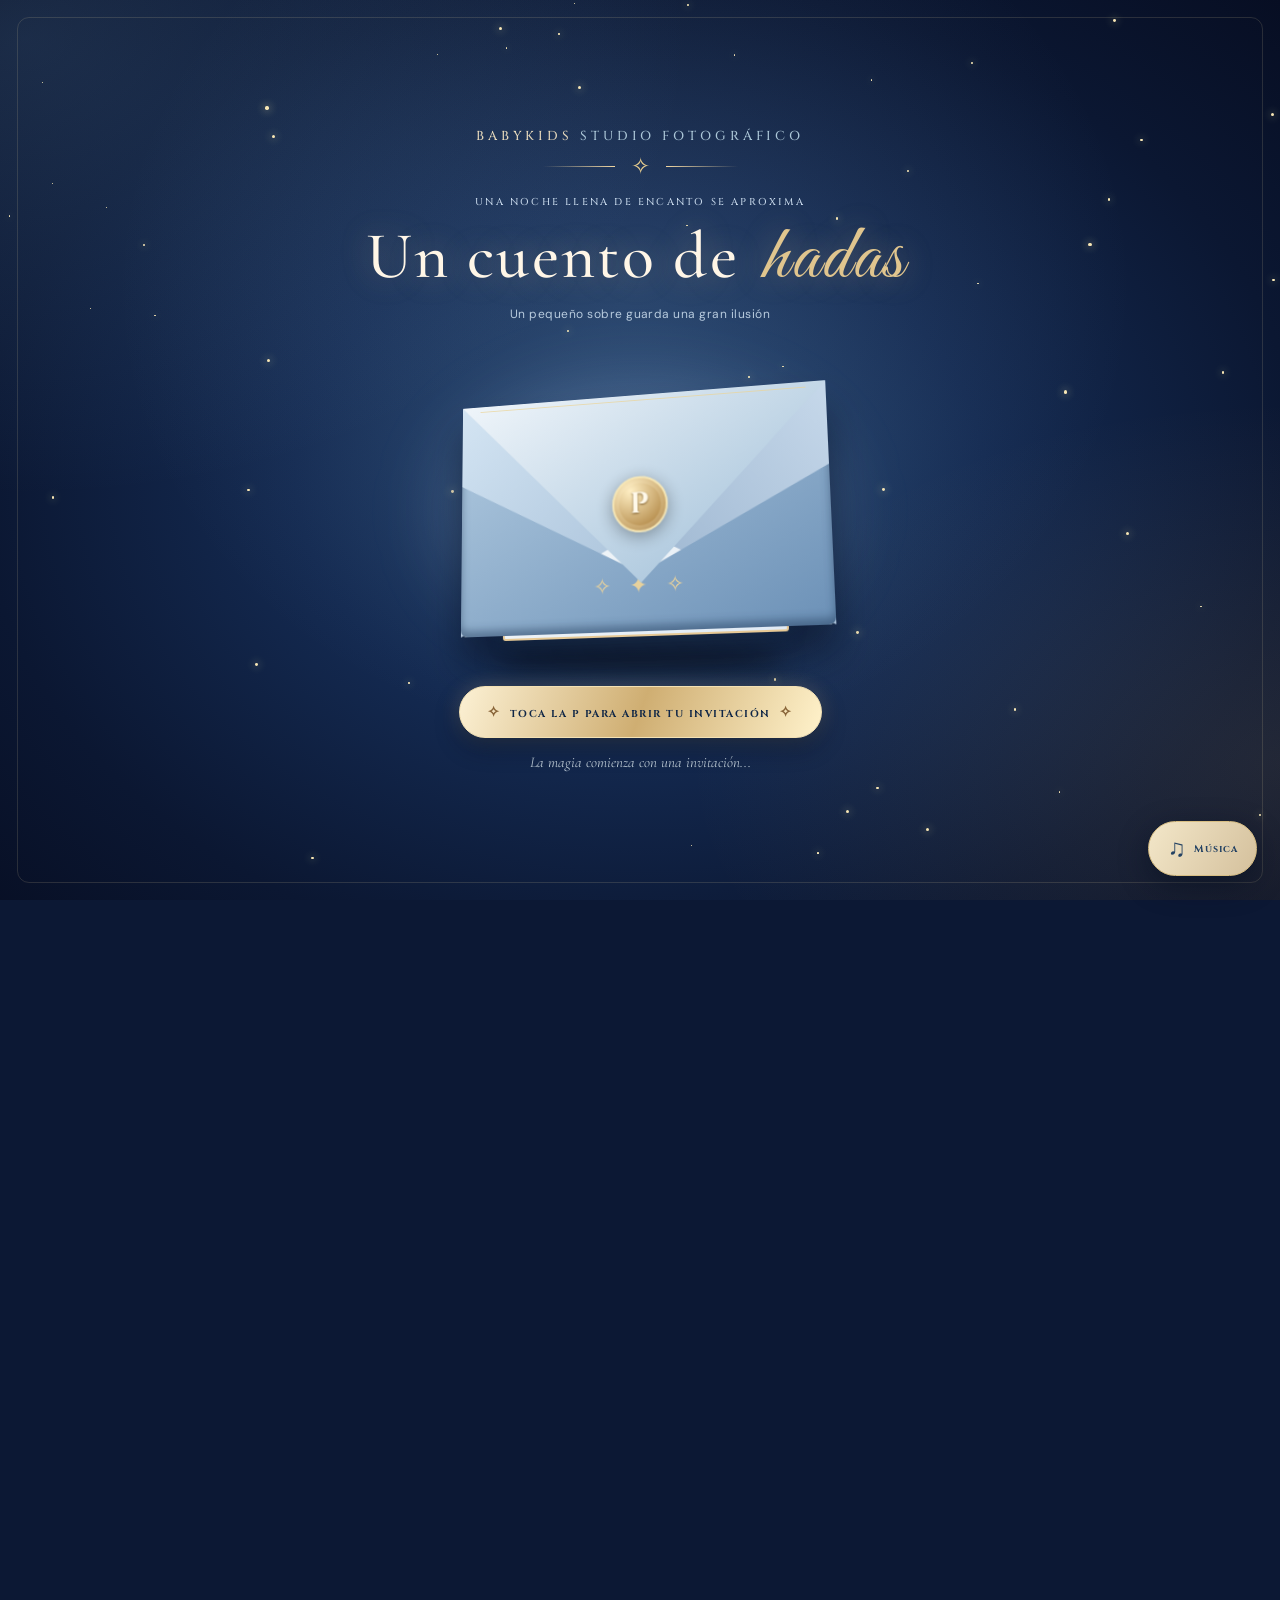
==== commit 402565c9: "Corregir URL de portada WhatsApp en Open Graph para Paula Cabanilla" ====
--- a/index.html
+++ b/index.html
@@ -10,14 +10,14 @@
   <meta property="og:site_name" content="BabyKids Studio Fotográfico">
   <meta property="og:title" content="Paula Cabanilla · Mis XV años">
   <meta property="og:description" content="Había una vez... una noche de cuento. Viernes 2 de abril de 2027 · 20:00 · Mall del Sol.">
-  <meta property="og:url" content="https://babykidsstudioec.github.io/XV-Paula-Arcos-Solis/">
-  <meta property="og:image" content="https://babykidsstudioec.github.io/XV-Paula-Arcos-Solis/assets/img/preview-whatsapp.jpg">
-  <meta property="og:image:secure_url" content="https://babykidsstudioec.github.io/XV-Paula-Arcos-Solis/assets/img/preview-whatsapp.jpg">
+  <meta property="og:url" content="https://babykidsstudioec.github.io/XV-Paula-Cabanilla/">
+  <meta property="og:image" content="https://babykidsstudioec.github.io/XV-Paula-Cabanilla/assets/img/preview-whatsapp.jpg">
+  <meta property="og:image:secure_url" content="https://babykidsstudioec.github.io/XV-Paula-Cabanilla/assets/img/preview-whatsapp.jpg">
   <meta property="og:image:type" content="image/jpeg">
   <meta property="og:image:width" content="1200">
   <meta property="og:image:height" content="630">
   <meta name="twitter:card" content="summary_large_image">
-  <meta name="twitter:image" content="https://babykidsstudioec.github.io/XV-Paula-Arcos-Solis/assets/img/preview-whatsapp.jpg">
+  <meta name="twitter:image" content="https://babykidsstudioec.github.io/XV-Paula-Cabanilla/assets/img/preview-whatsapp.jpg">
   <link rel="preconnect" href="https://fonts.googleapis.com">
   <link rel="preconnect" href="https://fonts.gstatic.com" crossorigin>
   <link href="https://fonts.googleapis.com/css2?family=Cinzel:wght@400;500;600;700&family=DM+Sans:wght@400;500;600;700&family=Great+Vibes&family=Cormorant+Garamond:wght@400;500;600;700&display=swap" rel="stylesheet">
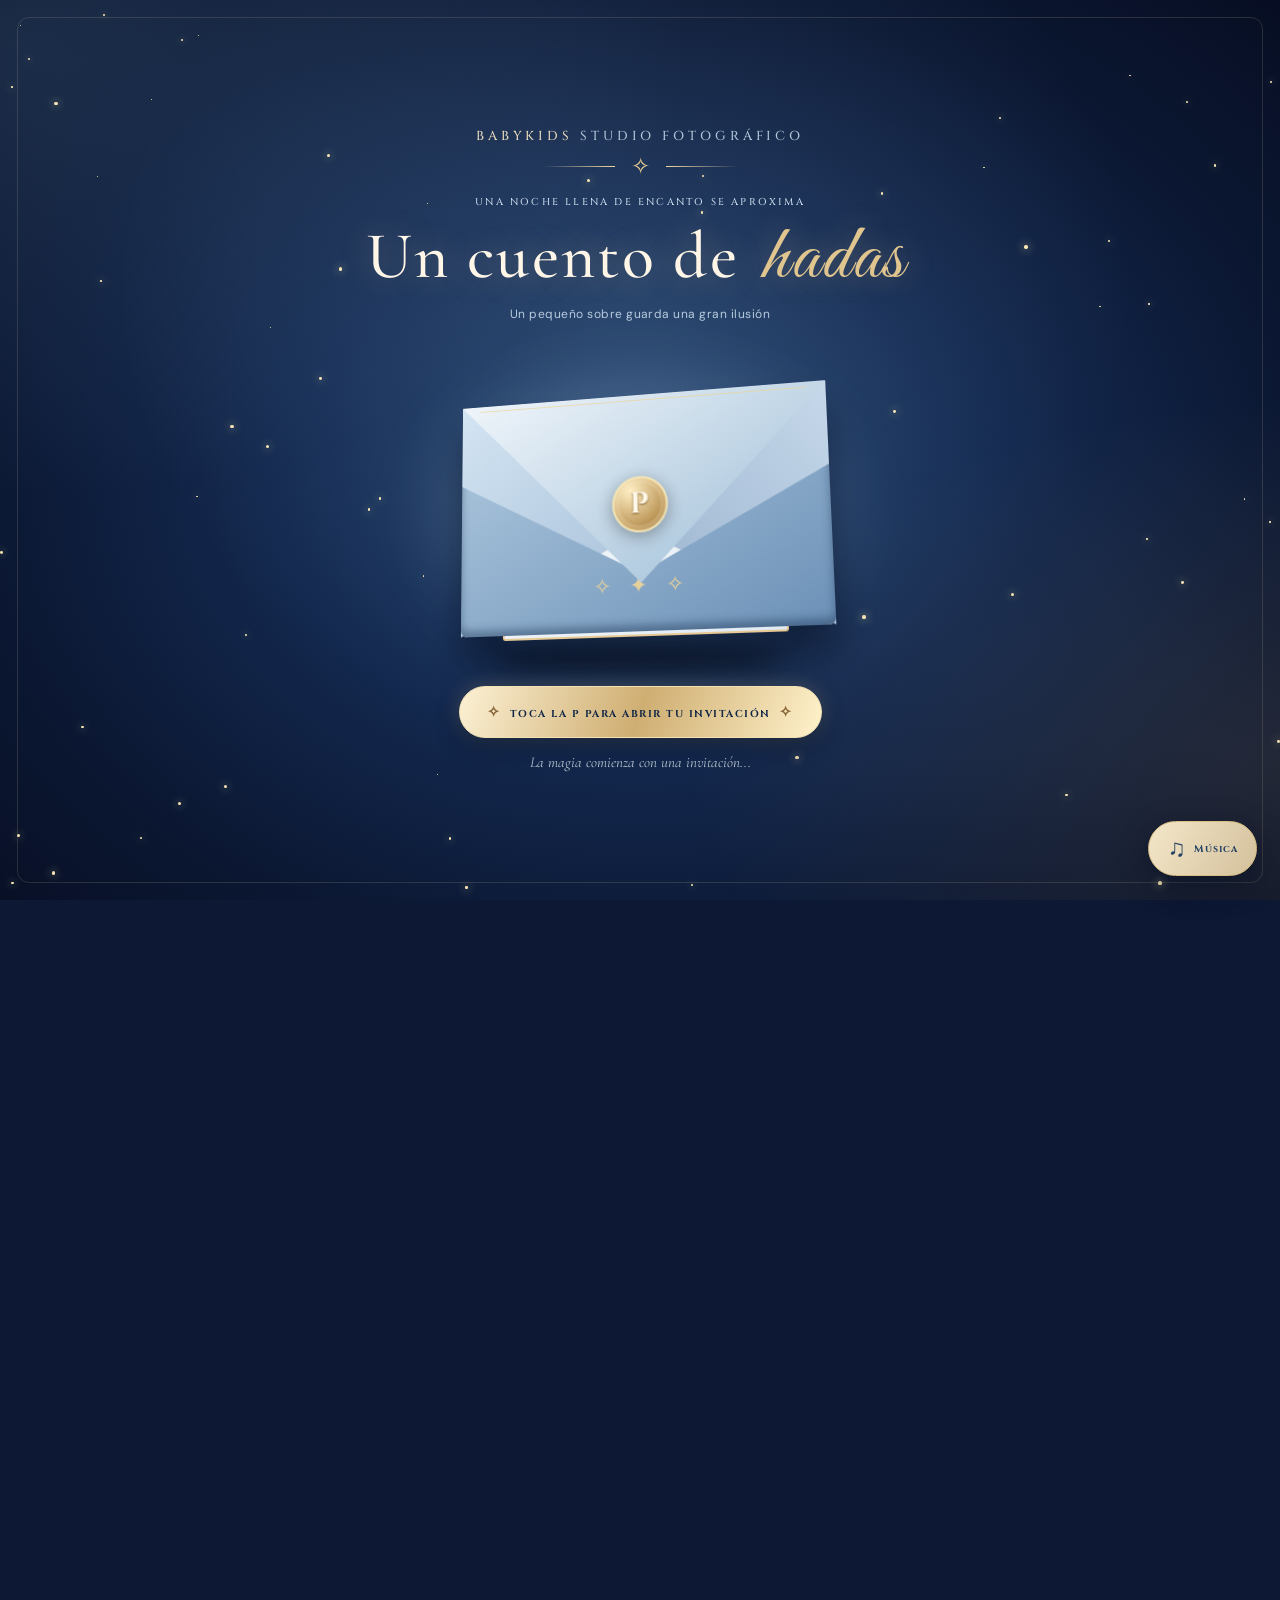
==== commit c55c3305: "Renovar portada Open Graph y agregar enlace fresco para compartir Paula" ====
--- a/index.html
+++ b/index.html
@@ -4,20 +4,21 @@
   <meta charset="utf-8">
   <meta name="viewport" content="width=device-width, initial-scale=1, viewport-fit=cover">
   <meta name="theme-color" content="#10254a">
-  <meta name="description" content="Paula Cabanilla celebra sus XV años el 2 de abril de 2027. Una noche de cuento de hadas en Mall del Sol, Mall del Sol.">
+  <meta name="description" content="Paula Cabanilla celebra sus XV años el 2 de abril de 2027. Una noche de cuento de hadas en Mall del Sol.">
   <title>Paula Cabanilla | Mis XV años · BabyKids Studio Fotográfico</title>
   <meta property="og:type" content="website">
   <meta property="og:site_name" content="BabyKids Studio Fotográfico">
   <meta property="og:title" content="Paula Cabanilla · Mis XV años">
   <meta property="og:description" content="Había una vez... una noche de cuento. Viernes 2 de abril de 2027 · 20:00 · Mall del Sol.">
   <meta property="og:url" content="https://babykidsstudioec.github.io/XV-Paula-Cabanilla/">
-  <meta property="og:image" content="https://babykidsstudioec.github.io/XV-Paula-Cabanilla/assets/img/preview-whatsapp.jpg">
-  <meta property="og:image:secure_url" content="https://babykidsstudioec.github.io/XV-Paula-Cabanilla/assets/img/preview-whatsapp.jpg">
+  <meta property="og:image" content="https://babykidsstudioec.github.io/XV-Paula-Cabanilla/portada-paula-whatsapp-2027.jpg">
+  <meta property="og:image:secure_url" content="https://babykidsstudioec.github.io/XV-Paula-Cabanilla/portada-paula-whatsapp-2027.jpg">
   <meta property="og:image:type" content="image/jpeg">
   <meta property="og:image:width" content="1200">
   <meta property="og:image:height" content="630">
+  <meta property="og:image:alt" content="Paula Cabanilla, invitación a sus XV años, 2 de abril de 2027, Mall del Sol">
   <meta name="twitter:card" content="summary_large_image">
-  <meta name="twitter:image" content="https://babykidsstudioec.github.io/XV-Paula-Cabanilla/assets/img/preview-whatsapp.jpg">
+  <meta name="twitter:image" content="https://babykidsstudioec.github.io/XV-Paula-Cabanilla/portada-paula-whatsapp-2027.jpg">
   <link rel="preconnect" href="https://fonts.googleapis.com">
   <link rel="preconnect" href="https://fonts.gstatic.com" crossorigin>
   <link href="https://fonts.googleapis.com/css2?family=Cinzel:wght@400;500;600;700&family=DM+Sans:wght@400;500;600;700&family=Great+Vibes&family=Cormorant+Garamond:wght@400;500;600;700&display=swap" rel="stylesheet">
